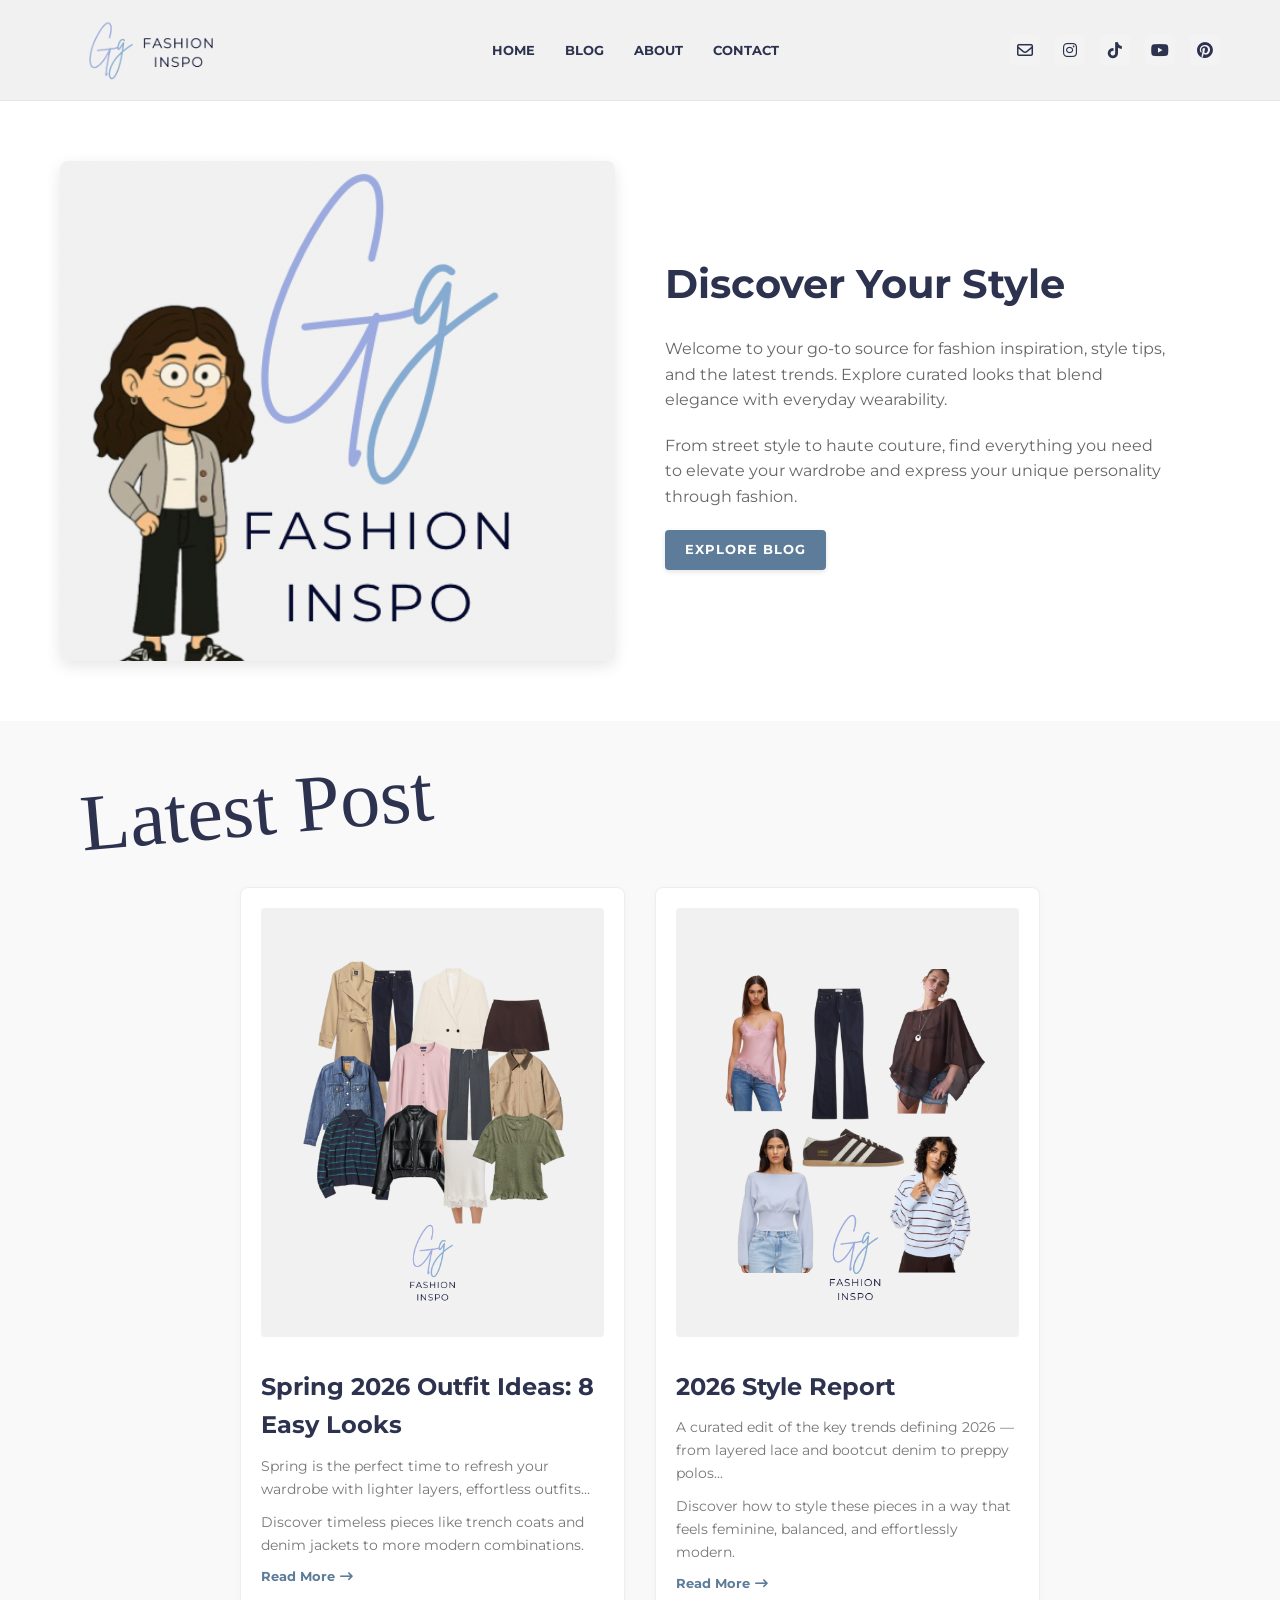
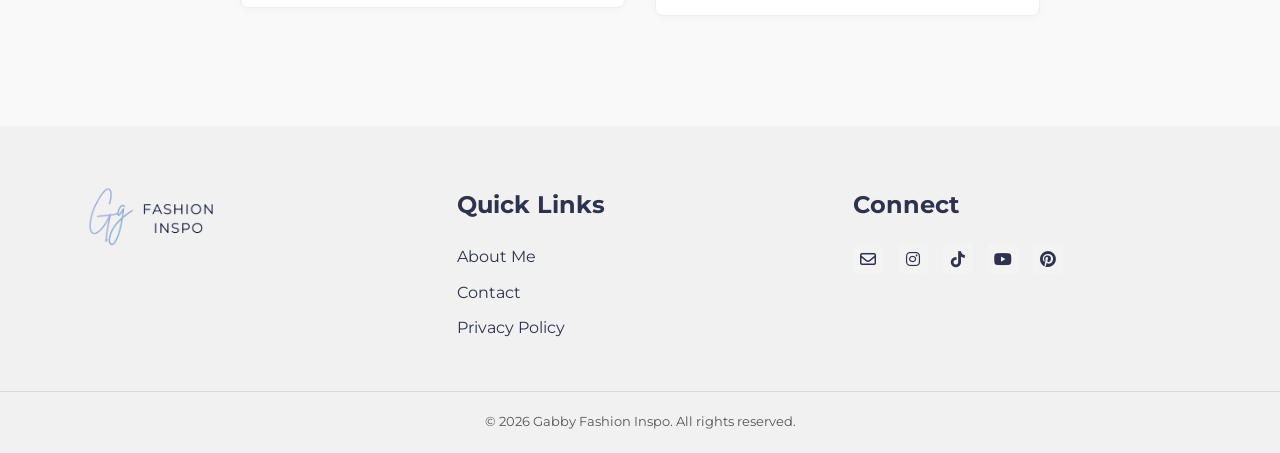
==== index.html @ 7152cac2 "hi" ====
<!DOCTYPE html>
<html lang="en">

<head>
    <meta charset="UTF-8">
    <meta name="viewport" content="width=device-width, initial-scale=1.0">
    <title>Gabby Fashion Inspo</title>
    <!-- Favicon -->
    <link rel="icon" type="image/png" href="assets/Favicon_gabby.png">
    <!-- Fonts -->
    <link rel="preconnect" href="https://fonts.googleapis.com">
    <link rel="preconnect" href="https://fonts.gstatic.com" crossorigin>
    <link href="https://fonts.googleapis.com/css2?family=Montserrat:wght@300;400;500;600;700&display=swap"
        rel="stylesheet">
    <link href="https://fonts.cdnfonts.com/css/brittany-signature" rel="stylesheet">
    <!-- Font Awesome -->
    <link rel="stylesheet" href="https://cdnjs.cloudflare.com/ajax/libs/font-awesome/6.4.0/css/all.min.css">
    <!-- Custom CSS -->
    <link rel="stylesheet" href="css/style.css">
</head>

<body>

    <!-- Header -->
    <header>
        <div class="container header-container">
            <div class="logo">
                <a href="index.html">
                    <img src="assets/GabbyFashionInpo_Banner_Logo-removebg-preview.png" alt="Gabby Fashion Inspo Logo"
                        class="header-logo-img">
                </a>
            </div>
            <nav>
                <ul class="nav-links">
                    <li><a href="index.html">Home</a></li>
                    <li><a href="blog.html">Blog</a></li>
                    <li><a href="about.html">About</a></li>
                    <li><a href="contact.html">Contact</a></li>
                </ul>
            </nav>
            <div class="social-icons">
                <a href="mailto:gabriela.gregoris1818@gmail.com"><i class="fa-regular fa-envelope"></i></a>
                <a href="https://www.instagram.com/gabby_fashioninspo/"><i class="fa-brands fa-instagram"></i></a>
                <a href="https://www.tiktok.com/@gabby_fashioninspo"><i class="fa-brands fa-tiktok"></i></a>
                <a href="https://www.youtube.com/@gabby_fashioninspo/shorts"><i class="fa-brands fa-youtube"></i></a>
                <a href="https://ca.pinterest.com/gabby_fashioninspo/"><i class="fa-brands fa-pinterest"></i></a>
            </div>
        </div>
    </header>

    <!-- Hero Section -->
    <section class="hero">
        <div class="container hero-container">
            <div class="hero-image">
                <img src="assets/Copy of GG - GabbyFashionInspo Logo (2).PNG"
                    alt="Gabby Fashion Inspo Logo and cartoon">
            </div>
            <div class="hero-content">
                <h2>Discover Your Style</h2>
                <p>Welcome to your go-to source for fashion inspiration, style tips, and the latest trends. Explore
                    curated looks that blend elegance with everyday wearability.</p>
                <p>From street style to haute couture, find everything you need to elevate your wardrobe and express
                    your unique personality through fashion.</p>
                <a href="blog.html" class="btn btn-secondary">Explore Blog</a>
            </div>
        </div>
    </section>

    <!-- Latest Post Section -->
    <section class="latest-posts">
        <div class="container">
            <h2 class="section-title script-font">Latest Post</h2>
            <div class="posts-grid">
                <!-- Column 1 -->
                <div class="post-column">
                    <article class="post-card">
                        <img src="assets/Spring 2026 Outfit Ideas.png" alt="Spring 2026 Outfit Ideas">
                        <h3>Spring 2026 Outfit Ideas: 8 Easy Looks</h3>
                        <p>Spring is the perfect time to refresh your wardrobe with lighter layers, effortless outfits...</p>
                        <p>Discover timeless pieces like trench coats and denim jackets to more modern combinations.</p>
                        <a href="blog-post-3.html" class="read-more">Read More <i
                                class="fa-solid fa-arrow-right-long"></i></a>
                    </article>
                </div>

                <!-- Column 2 -->
                <div class="post-column">
                    <article class="post-card">
                        <img src="assets/2026 Style Report.png" alt="2026 Style Report">
                        <h3>2026 Style Report</h3>
                        <p>A curated edit of the key trends defining 2026 — from layered lace and bootcut denim to
                            preppy polos...</p>
                        <p>Discover how to style these pieces in a way that feels feminine, balanced, and effortlessly
                            modern.</p>
                        <a href="blog-post.html" class="read-more">Read More <i
                                class="fa-solid fa-arrow-right-long"></i></a>
                    </article>
                </div>
            </div>
        </div>
    </section>

    <!-- Footer -->
    <footer>
        <div class="container footer-container">
            <div class="footer-brand">
                <a href="index.html">
                    <img src="assets/GabbyFashionInpo_Banner_Logo-removebg-preview.png" alt="Gabby Fashion Inspo Logo"
                        class="header-logo-img">
                </a>
            </div>
            <div class="footer-links">
                <h4>Quick Links</h4>
                <ul>
                    <li><a href="about.html">About Me</a></li>
                    <li><a href="contact.html">Contact</a></li>
                    <li><a href="privacy.html">Privacy Policy</a></li>
                </ul>
            </div>
            <div class="footer-connect">
                <h4>Connect</h4>
                <div class="social-icons">
                    <a href="mailto:gabriela.gregoris1818@gmail.com"><i class="fa-regular fa-envelope"></i></a>
                    <a href="https://www.instagram.com/gabby_fashioninspo/"><i class="fa-brands fa-instagram"></i></a>
                    <a href="https://www.tiktok.com/@gabby_fashioninspo"><i class="fa-brands fa-tiktok"></i></a>
                    <a href="https://www.youtube.com/@gabby_fashioninspo/shorts"><i
                            class="fa-brands fa-youtube"></i></a>
                    <a href="https://ca.pinterest.com/gabby_fashioninspo/"><i class="fa-brands fa-pinterest"></i></a>
                </div>
            </div>
        </div>
        <div class="copyright">
            <p>&copy; 2026 Gabby Fashion Inspo. All rights reserved.</p>
        </div>
    </footer>

    <script src="js/script.js"></script>
</body>

</html>
---- css/style.css ----
/* Global Styles */
:root {
    --primary-color: #2D324F;
    --secondary-color: #5d7c99;
    /* Muted blue from wireframe button */
    --accent-color: #f4f4f4;
    --text-color: #555;
    --light-text: #888;
    --font-heading: 'Montserrat', sans-serif;
    --font-body: 'Montserrat', sans-serif;
    --font-script: 'Brittany Signature', cursive;
}

* {
    margin: 0;
    padding: 0;
    box-sizing: border-box;
}

body {
    font-family: var(--font-body);
    color: var(--text-color);
    line-height: 1.6;
    background-color: #fff;
}

a {
    text-decoration: none;
    color: inherit;
    transition: color 0.3s ease;
}

ul {
    list-style: none;
}

img {
    max-width: 100%;
    display: block;
    height: auto;
}

.container {
    max-width: 1200px;
    margin: 0 auto;
    padding: 0 20px;
}

/* Typography Helpers */
.script-font {
    font-family: var(--font-script);
    font-size: 2.5rem;
    font-weight: 400;
}

.sans-font {
    font-family: var(--font-heading);
    font-weight: 300;
    letter-spacing: 2px;
    text-transform: uppercase;
}

h2 {
    font-family: var(--font-heading);
    font-weight: 700;
    color: var(--primary-color);
    margin-bottom: 1rem;
}

h3 {
    font-family: var(--font-heading);
    font-weight: 700;
    color: var(--primary-color);
    margin: 1rem 0;
}

/* Buttons */
.btn {
    display: inline-block;
    padding: 10px 20px;
    text-transform: uppercase;
    font-size: 0.8rem;
    font-weight: 700;
    border-radius: 4px;
    letter-spacing: 1px;
    cursor: pointer;
    text-align: center;
}

.btn-primary {
    background-color: var(--secondary-color);
    color: white;
}

.btn-secondary {
    background-color: var(--secondary-color);
    color: white;
    box-shadow: 0 2px 5px rgba(0, 0, 0, 0.1);
}

.btn:hover {
    opacity: 0.9;
}

/* Header */
header {
    background-color: #f1f1f1;
    /* Updated background color */
    padding: 20px 0;
    border-bottom: 1px solid rgba(0, 0, 0, 0.05);
}

.header-container {
    display: flex;
    justify-content: space-between;
    align-items: center;
}

.logo {
    display: flex;
    align-items: baseline;
    gap: 10px;
    color: #2D324F;
}

.logo a {
    display: flex;
    align-items: baseline;
    gap: 10px;
    color: #2D324F;
}

.logo .script-font {
    font-size: 3rem;
    line-height: 1;
}

.logo .sans-font {
    font-size: 1.2rem;
}

.header-logo-img {
    height: 60px;
    /* Adjust size as needed */
    width: auto;
    object-fit: contain;
}

.nav-links {
    display: flex;
    gap: 30px;
}

.nav-links a {
    text-transform: uppercase;
    font-size: 0.8rem;
    font-weight: 700;
    color: #2D324F;
}

.social-icons {
    display: flex;
    gap: 15px;
}

.social-icons a {
    display: flex;
    justify-content: center;
    align-items: center;
    width: 30px;
    height: 30px;
    background-color: rgba(255, 255, 255, 0.2);
    border-radius: 4px;
    color: #2D324F;
}

.social-icons a:hover {
    background-color: rgba(255, 255, 255, 0.4);
}


/* Hero Section */
.hero {
    padding: 60px 0;
    background-color: #fff;
}

.hero-container {
    display: grid;
    grid-template-columns: 1fr 1fr;
    gap: 50px;
    align-items: center;
}

.hero-image {
    position: relative;
    border-radius: 8px;
    overflow: hidden;
    box-shadow: 0 5px 15px rgba(0, 0, 0, 0.1);
    max-height: 500px;
}

.hero-image img {
    width: 100%;
    height: 100%;
    max-height: 500px;
    object-fit: cover;
    object-position: center;
}

.hero-btn {
    position: absolute;
    bottom: 30px;
    left: 30px;
    padding: 12px 25px;
    font-size: 0.7rem;
}

.hero-content h2 {
    font-size: 2.5rem;
    margin-bottom: 20px;
}

.hero-content p {
    margin-bottom: 20px;
    font-size: 1rem;
    color: #666;
    max-width: 500px;
}

/* Latest Post Section */
.latest-posts {
    padding: 40px 0 80px;
    background-color: #f9f9f9;
}

.section-title.script-font {
    font-size: 5rem;
    color: #2D324F;
    margin-bottom: 30px;
    line-height: 1.2;
    transform: rotate(-5deg);
    display: inline-block;
    padding-left: 20px;
}

.posts-grid {
    display: grid;
    grid-template-columns: repeat(2, 1fr);
    gap: 30px;
    max-width: 800px;
    margin: 0 auto;
}

.post-card {
    background: #fff;
    padding: 20px;
    border-radius: 8px;
    /* Optional rounded corners */
    box-shadow: 0 2px 10px rgba(0, 0, 0, 0.03);
    border: 1px solid #eee;
    margin-bottom: 30px;
    display: flex;
    flex-direction: column;
}

.post-column {
    display: flex;
    flex-direction: column;
}

.post-card img {
    border-radius: 4px;
    margin-bottom: 15px;
    width: 100%;
    object-fit: cover;
}

.post-card h3 {
    font-size: 1.5rem;
    margin-bottom: 10px;
}

.post-card p {
    font-size: 0.9rem;
    color: #777;
    margin-bottom: 10px;
}

.read-more {
    font-size: 0.8rem;
    font-weight: 700;
    color: var(--secondary-color);
    display: flex;
    align-items: center;
    gap: 5px;
    margin-top: auto;
}

.featured-column .post-card {
    height: 100%;
    margin-bottom: 0;
}

.featured-image-wrapper {
    position: relative;
}

.badge {
    position: absolute;
    top: 20px;
    right: 20px;
    background-color: #aebce6;
    color: #fff;
    padding: 5px 15px;
    border-radius: 20px;
    font-size: 0.7rem;
    font-weight: 700;
    text-transform: uppercase;
}

/* Footer */
footer {
    background-color: #f1f1f1;
    padding: 60px 0 20px;
    color: #2D324F;
}

.footer-container {
    display: grid;
    grid-template-columns: 1fr 1fr 1fr;
    gap: 30px;
    margin-bottom: 40px;
}

.footer-brand .logo .script-font {
    font-size: 4rem;
}

.footer-links h4,
.footer-connect h4 {
    font-family: var(--font-heading);
    font-size: 1.5rem;
    margin-bottom: 20px;
}

.footer-links ul li {
    margin-bottom: 10px;
}

.footer-links a:hover {
    text-decoration: underline;
}

.copyright {
    text-align: center;
    border-top: 1px solid rgba(0, 0, 0, 0.1);
    padding-top: 20px;
    font-size: 0.8rem;
    color: #555;
}

/* About Page */
.about-page {
    padding: 50px 0 80px;
    background-color: #fff;
    border-top: 1px solid rgba(0, 0, 0, 0.05);
}

.about-title {
    text-align: center;
    font-size: 5rem;
    color: #2D324F;
    margin-bottom: 60px;
    line-height: 1;
}

.about-content {
    display: grid;
    grid-template-columns: 1fr 1fr;
    gap: 60px;
    align-items: start;
    max-width: 1000px;
    margin: 0 auto;
}

.about-image-wrapper {
    background-color: #eef1f6;
    border: 2px solid #2D324F;
    border-radius: 8px;
    box-shadow: 0 10px 30px rgba(0, 0, 0, 0.1);
    padding: 5px;
}

.about-image-wrapper img {
    width: 100%;
    border-radius: 4px;
    display: block;
}

.about-text h2 {
    font-size: 2rem;
    color: #2D324F;
    margin-bottom: 20px;
    font-family: var(--font-heading);
    font-weight: 700;
}

.about-text p {
    margin-bottom: 20px;
    font-size: 1rem;
    color: #555;
    line-height: 1.7;
}

.about-text h3 {
    font-size: 1.4rem;
    margin-top: 30px;
    margin-bottom: 15px;
    color: #2D324F;
}

.about-list {
    margin-bottom: 30px;
}

.about-list li {
    margin-bottom: 10px;
    position: relative;
    padding-left: 20px;
    color: #555;
}

.about-list li::before {
    content: "•";
    color: var(--secondary-color);
    position: absolute;
    left: 0;
    top: 0;
}

.about-text .about-italic {
    font-style: italic;
    color: #666;
    margin-bottom: 30px;
}

.btn-about {
    text-transform: none;
    letter-spacing: normal;
    padding: 12px 25px;
    border-radius: 4px;
    font-weight: 500;
    background-color: #5d7c99;
    color: white;
}

/* Blog Listing Page */
.blog-listing {
    padding: 40px 0 80px;
    background-color: #f9f9f9;
}

.blog-header-title {
    text-align: center;
    margin: 20px 0 60px;
}

.blog-header-title h1 {
    font-size: 5rem;
    color: #2D324F;
    line-height: 1;
}

.blog-posts-list {
    display: flex;
    flex-direction: column;
    gap: 40px;
    max-width: 1000px;
    margin: 0 auto;
}

.blog-list-card {
    display: flex;
    background: #fff;
    border-radius: 8px;
    box-shadow: 0 4px 15px rgba(0, 0, 0, 0.03);
    border: 1px solid #eee;
    overflow: hidden;
    align-items: stretch;
}

.blog-list-image {
    flex: 0 0 45%;
    position: relative;
    display: flex;
}

.blog-list-image img {
    width: 100%;
    object-fit: cover;
}

.blog-list-content {
    padding: 40px;
    flex: 1;
    display: flex;
    flex-direction: column;
    justify-content: center;
}

.post-date {
    font-size: 0.8rem;
    color: #888;
    text-transform: uppercase;
    letter-spacing: 1px;
    margin-bottom: 10px;
    display: block;
}

.blog-list-content h2.post-title {
    font-size: 1.8rem;
    margin-bottom: 15px;
    line-height: 1.3;
}

.blog-list-content p {
    color: #666;
    margin-bottom: 25px;
    font-size: 0.95rem;
    line-height: 1.6;
}

/* Single Post Page */
.single-post {
    padding: 60px 0;
}

.single-post-container {
    max-width: 800px;
    margin: 0 auto;
}

.post-header {
    text-align: center;
    margin-bottom: 40px;
    display: flex;
    flex-direction: column;
    align-items: center;
    position: relative;
}

.badge-center {
    position: relative;
    top: auto;
    right: auto;
    display: inline-block;
    margin-bottom: 20px;
}

.post-header h1.post-title {
    font-size: 5rem;
    color: #2D324F;
    margin-bottom: 15px;
    line-height: 1.1;
}

.post-meta {
    font-size: 0.85rem;
    color: #888;
    letter-spacing: 1px;
}

.post-hero-image {
    display: flex;
    justify-content: center;
    margin-bottom: 2rem;
    border-radius: 8px;
    overflow: hidden;
}

.post-hero-image img {
    width: 100%;
    border-radius: 8px;
}

.post-content .lead {
    font-size: 1.1rem;
    color: #444;
    line-height: 1.8;
    margin-bottom: 40px;
}

.post-content h2 {
    font-size: 1.8rem;
    color: #2D324F;
    margin-top: 40px;
    margin-bottom: 20px;
}

.post-content p {
    margin-bottom: 25px;
    font-size: 1rem;
    color: #555;
    line-height: 1.7;
}

.post-divider {
    border: 0;
    height: 1px;
    background: #eee;
    margin: 40px 0;
}

.post-content .post-conclusion {
    font-style: italic;
    color: #444;
    font-size: 1rem;
    line-height: 1.8;
}

.post-footer {
    margin-top: 50px;
    display: flex;
    flex-direction: column;
    gap: 30px;
}

.post-tags {
    display: flex;
    gap: 10px;
    flex-wrap: wrap;
}

.tag {
    background: #f4f4f4;
    padding: 5px 15px;
    border-radius: 20px;
    font-size: 0.8rem;
    color: #555;
    text-transform: uppercase;
    letter-spacing: 1px;
}

.post-share {
    display: flex;
    flex-direction: column;
    gap: 15px;
}

.post-share h4 {
    font-size: 1rem;
    color: #2D324F;
}

.post-share-icons {
    display: flex;
    gap: 15px;
}

.post-share-icons a {
    display: flex;
    justify-content: center;
    align-items: center;
    width: 35px;
    height: 35px;
    background-color: #5d7c99;
    color: white;
    border-radius: 4px;
    transition: background-color 0.3s ease;
}

.post-share-icons a:hover {
    background-color: #2D324F;
}

/* Contact Page */
.contact-page {
    padding: 60px 0;
    background-color: #fff;
}

.contact-container {
    max-width: 800px;
    margin: 0 auto;
}

.contact-hero-image {
    margin-bottom: 40px;
    border-radius: 8px;
    overflow: hidden;
}

.contact-hero-image img {
    width: 100%;
    display: block;
    object-fit: cover;
    max-height: 300px;
}

.contact-header {
    text-align: center;
    margin-bottom: 30px;
}

.contact-header h1 {
    font-size: 6rem;
    color: #2D324F;
    line-height: 1;
}

.contact-form-wrapper {
    background: #fff;
    border: 2px solid #5d7c99;
    border-radius: 8px;
    padding: 50px;
    box-shadow: 0 10px 30px rgba(0, 0, 0, 0.05);
}

.contact-form {
    display: flex;
    flex-direction: column;
    gap: 20px;
}

.form-group input,
.form-group textarea {
    width: 100%;
    padding: 15px;
    border: 1px solid #ddd;
    border-radius: 6px;
    font-family: var(--font-body);
    font-size: 1rem;
    color: #2D324F;
    transition: border-color 0.3s ease;
}

.form-group input:focus,
.form-group textarea:focus {
    outline: none;
    border-color: #5d7c99;
}

.form-group textarea {
    resize: vertical;
}

.btn-submit {
    background-color: #3f4762;
    color: white;
    padding: 15px;
    font-size: 1rem;
    letter-spacing: 0.5px;
    border: none;
    border-radius: 6px;
    cursor: pointer;
    transition: background-color 0.3s ease;
    text-transform: none;
    font-weight: 500;
}

.btn-submit:hover {
    background-color: #2D324F;
}

/* Privacy Policy Page */
.privacy-page {
    padding: 100px 0;
    background-color: var(--light-bg, #fcfcfc);
}

.privacy-container {
    max-width: 800px;
    margin: 0 auto;
    background-color: white;
    padding: 40px;
    border-radius: 8px;
    box-shadow: 0 4px 15px rgba(0, 0, 0, 0.05);
}

.privacy-page h1 {
    text-align: center;
    color: var(--navy, #2D324F);
    margin-bottom: 20px;
    font-size: 3rem;
}

.privacy-page p.lead-small {
    font-family: var(--body-font, 'Montserrat', sans-serif);
    color: var(--text-color, #333333);
    line-height: 1.8;
}

.privacy-page h3 {
    color: var(--navy, #2D324F);
    margin-top: 30px;
    margin-bottom: 15px;
}

.privacy-page ul {
    list-style-type: disc;
    margin-left: 20px;
    margin-bottom: 20px;
}

.privacy-page a.contact-link {
    color: var(--navy, #2D324F);
    text-decoration: underline;
}

/* Instagram Embed */
.instagram-media {
    background: #FFF;
    border: 0;
    border-radius: 3px;
    box-shadow: 0 0 1px 0 rgba(0, 0, 0, 0.5), 0 1px 10px 0 rgba(0, 0, 0, 0.15);
    margin: 1px;
    max-width: 540px;
    min-width: 326px;
    padding: 0;
    width: 99.375%;
    width: -webkit-calc(100% - 2px);
    width: calc(100% - 2px);
}


/* Responsive */
@media (max-width: 900px) {
    .about-content {
        grid-template-columns: 1fr;
    }

    .posts-grid {
        grid-template-columns: 1fr 1fr;
        /* 2 columns on tablet */
    }

    .featured-column {
        grid-column: span 2;
        /* Featured post takes wide space */
    }

    .hero-container {
        grid-template-columns: 1fr;
        text-align: center;
    }

    .hero-content p {
        margin: 0 auto 20px;
    }

    .hero-btn {
        left: 50%;
        transform: translateX(-50%);
    }

    .blog-list-card {
        flex-direction: column;
    }

    .blog-list-image {
        flex: 0 0 auto;
    }

    .contact-form-wrapper {
        padding: 30px 20px;
    }
}

@media (max-width: 600px) {
    .header-container {
        flex-direction: column;
        gap: 20px;
    }

    .nav-links {
        gap: 15px;
        flex-wrap: wrap;
        justify-content: center;
    }

    .posts-grid {
        grid-template-columns: 1fr;
        /* 1 column on mobile */
    }

    .featured-column {
        grid-column: span 1;
    }

    .footer-container {
        grid-template-columns: 1fr;
        text-align: center;
    }

    .footer-connect .social-icons {
        justify-content: center;
    }
}
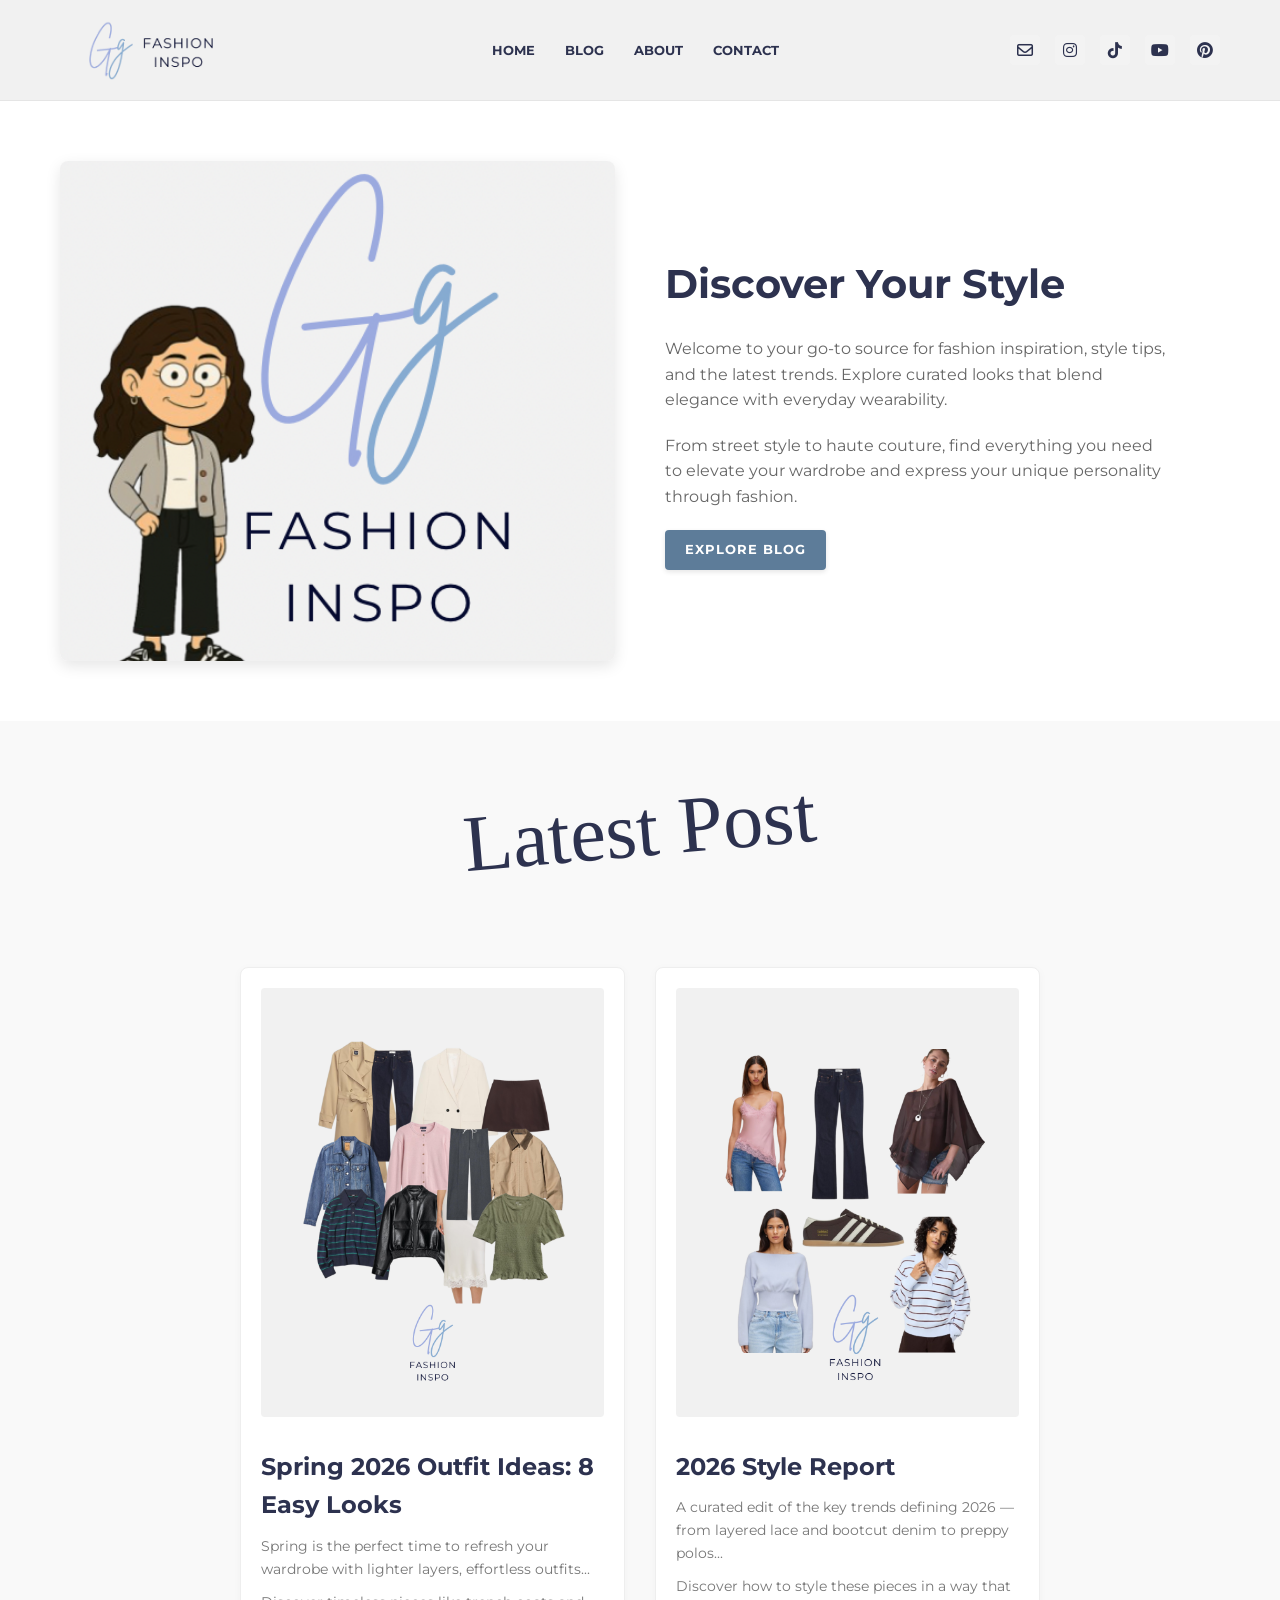
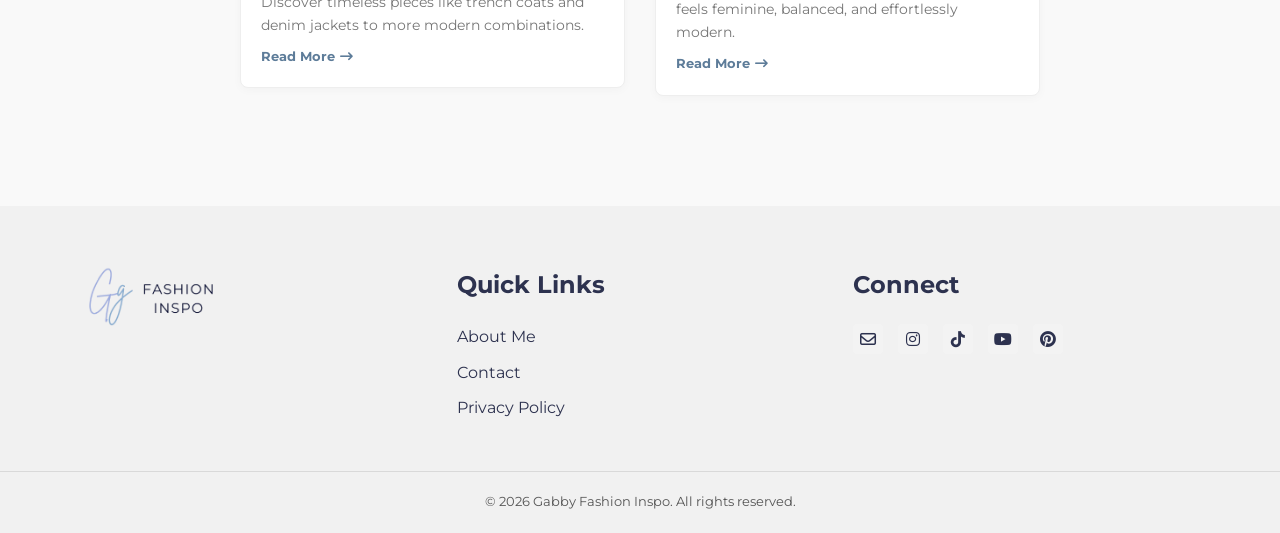
==== commit fe90cc38: "hi" ====
--- a/index.html
+++ b/index.html
@@ -69,14 +69,17 @@
     <!-- Latest Post Section -->
     <section class="latest-posts">
         <div class="container">
-            <h2 class="section-title script-font">Latest Post</h2>
+            <div class="blog-header-title">
+                <h2 class="section-title script-font">Latest Post</h2>
+            </div>
             <div class="posts-grid">
                 <!-- Column 1 -->
                 <div class="post-column">
                     <article class="post-card">
                         <img src="assets/Spring 2026 Outfit Ideas.png" alt="Spring 2026 Outfit Ideas">
                         <h3>Spring 2026 Outfit Ideas: 8 Easy Looks</h3>
-                        <p>Spring is the perfect time to refresh your wardrobe with lighter layers, effortless outfits...</p>
+                        <p>Spring is the perfect time to refresh your wardrobe with lighter layers, effortless
+                            outfits...</p>
                         <p>Discover timeless pieces like trench coats and denim jackets to more modern combinations.</p>
                         <a href="blog-post-3.html" class="read-more">Read More <i
                                 class="fa-solid fa-arrow-right-long"></i></a>
--- a/css/style.css
+++ b/css/style.css
@@ -241,7 +241,6 @@
     line-height: 1.2;
     transform: rotate(-5deg);
     display: inline-block;
-    padding-left: 20px;
 }
 
 .posts-grid {
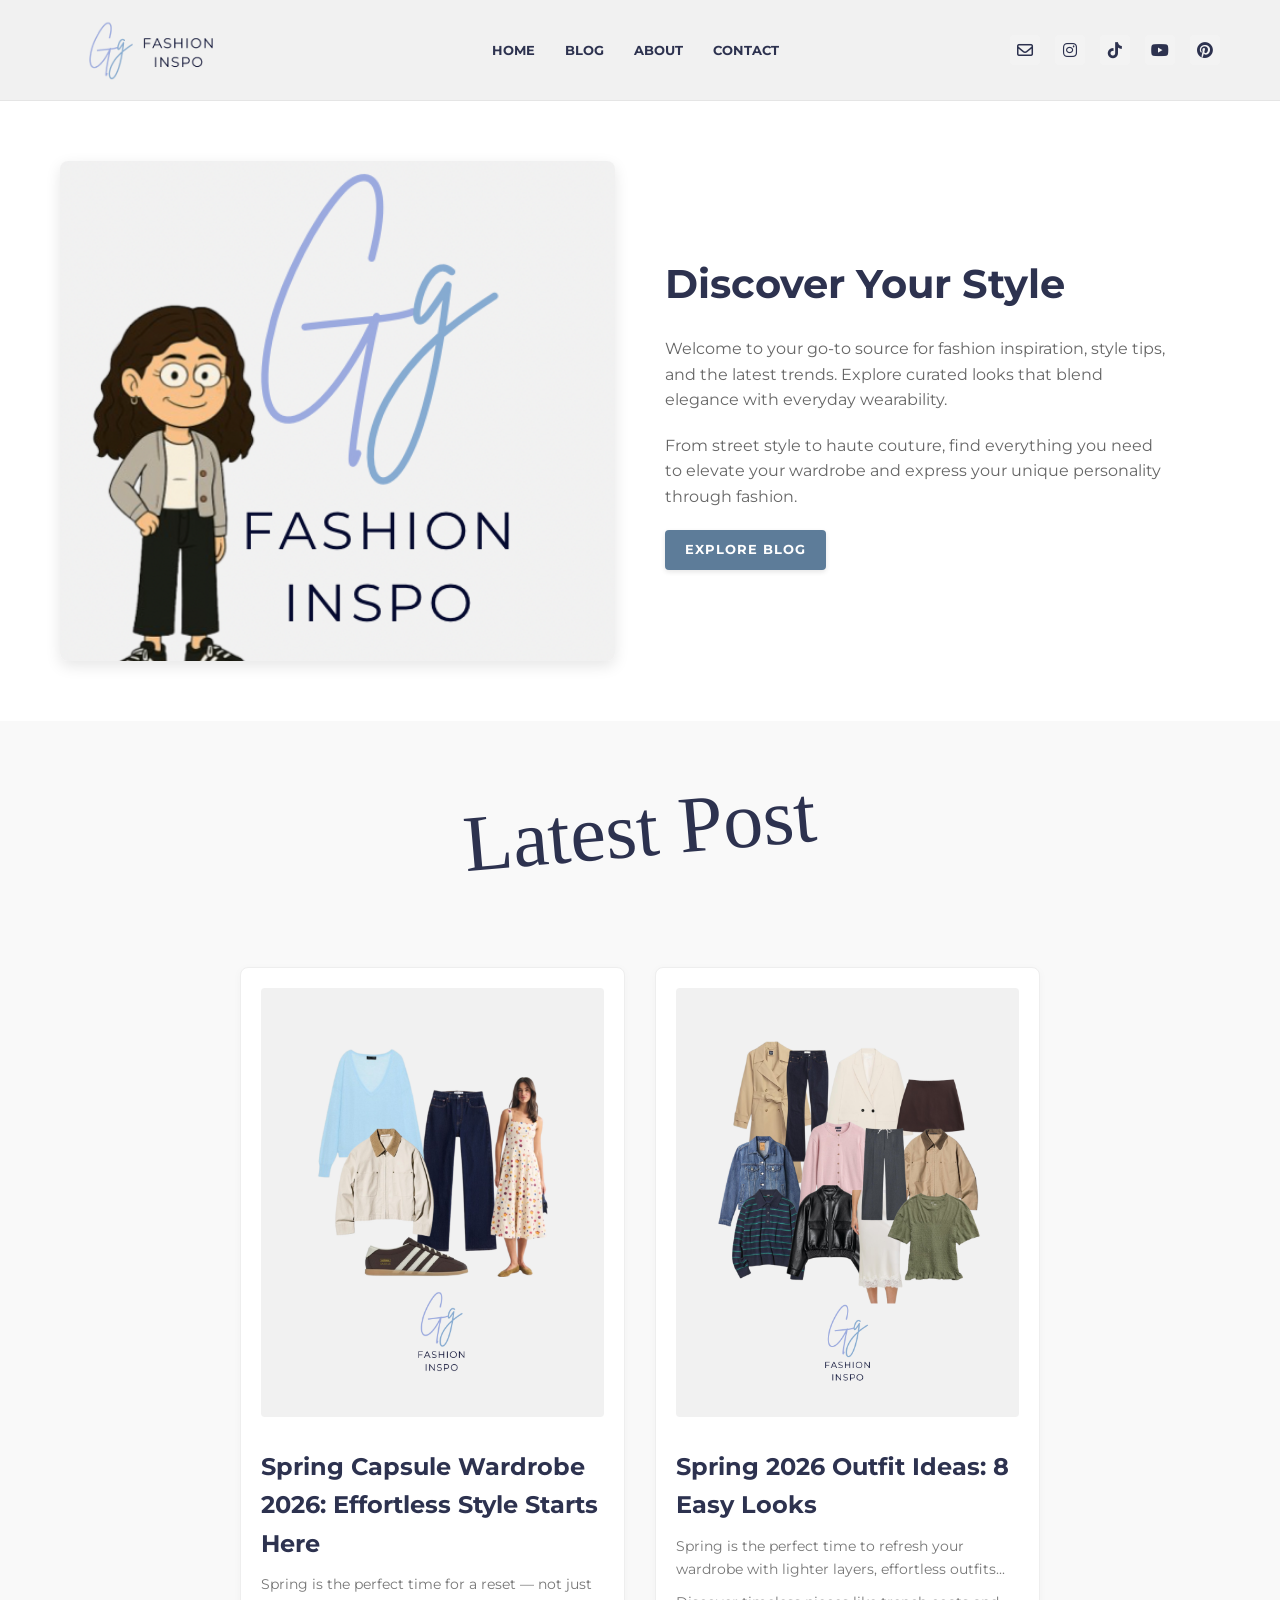
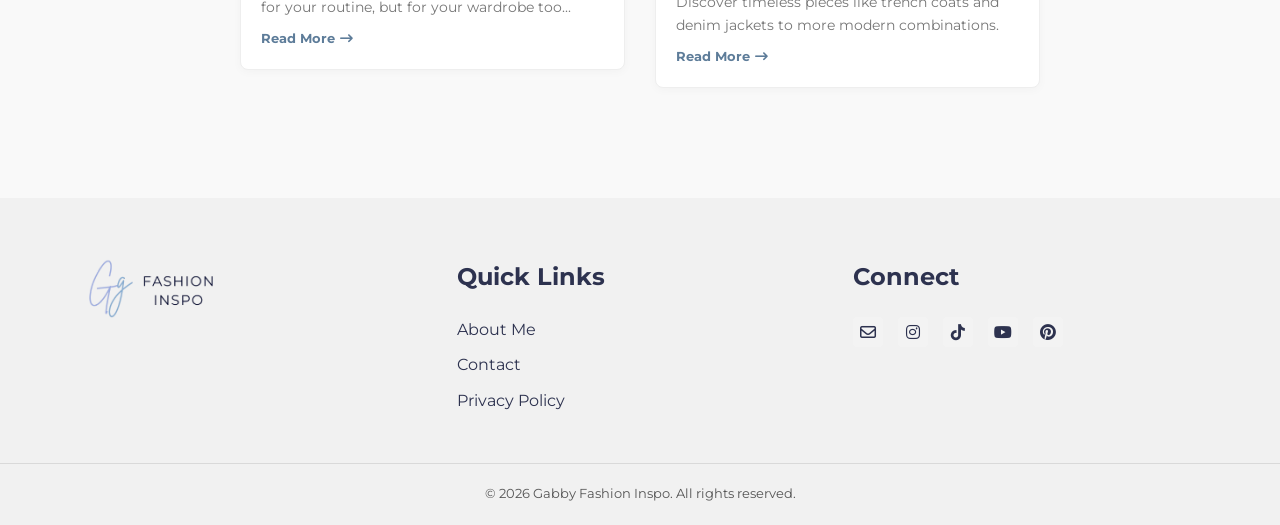
==== commit 489da449: "hi" ====
--- a/index.html
+++ b/index.html
@@ -76,12 +76,10 @@
                 <!-- Column 1 -->
                 <div class="post-column">
                     <article class="post-card">
-                        <img src="assets/Spring 2026 Outfit Ideas.png" alt="Spring 2026 Outfit Ideas">
-                        <h3>Spring 2026 Outfit Ideas: 8 Easy Looks</h3>
-                        <p>Spring is the perfect time to refresh your wardrobe with lighter layers, effortless
-                            outfits...</p>
-                        <p>Discover timeless pieces like trench coats and denim jackets to more modern combinations.</p>
-                        <a href="blog-post-3.html" class="read-more">Read More <i
+                        <img src="assets/Spring Capsule 2026 Cover.png" alt="Spring Capsule Wardrobe 2026">
+                        <h3>Spring Capsule Wardrobe 2026: Effortless Style Starts Here</h3>
+                        <p>Spring is the perfect time for a reset — not just for your routine, but for your wardrobe too...</p>
+                        <a href="blog-post-4.html" class="read-more">Read More <i
                                 class="fa-solid fa-arrow-right-long"></i></a>
                     </article>
                 </div>
@@ -89,13 +87,12 @@
                 <!-- Column 2 -->
                 <div class="post-column">
                     <article class="post-card">
-                        <img src="assets/2026 Style Report.png" alt="2026 Style Report">
-                        <h3>2026 Style Report</h3>
-                        <p>A curated edit of the key trends defining 2026 — from layered lace and bootcut denim to
-                            preppy polos...</p>
-                        <p>Discover how to style these pieces in a way that feels feminine, balanced, and effortlessly
-                            modern.</p>
-                        <a href="blog-post.html" class="read-more">Read More <i
+                        <img src="assets/Spring 2026 Outfit Ideas.png" alt="Spring 2026 Outfit Ideas">
+                        <h3>Spring 2026 Outfit Ideas: 8 Easy Looks</h3>
+                        <p>Spring is the perfect time to refresh your wardrobe with lighter layers, effortless
+                            outfits...</p>
+                        <p>Discover timeless pieces like trench coats and denim jackets to more modern combinations.</p>
+                        <a href="blog-post-3.html" class="read-more">Read More <i
                                 class="fa-solid fa-arrow-right-long"></i></a>
                     </article>
                 </div>
--- a/css/style.css
+++ b/css/style.css
@@ -602,6 +602,105 @@
     font-size: 1rem;
     color: #555;
     line-height: 1.7;
+}
+
+.post-inline-image {
+    border-radius: 8px;
+    margin-bottom: 20px;
+    max-width: 100%;
+    height: auto;
+}
+
+.outfit-layout {
+    display: flex;
+    flex-wrap: wrap;
+    gap: 40px;
+    margin-top: 40px;
+    margin-bottom: 60px;
+    align-items: flex-start;
+}
+
+.outfit-main-image {
+    flex: 0 0 45%;
+    display: flex;
+}
+
+.outfit-main-image img {
+    width: 100%;
+    object-fit: contain;
+    object-position: top;
+    margin-bottom: 0;
+}
+
+.outfit-details {
+    flex: 1;
+    min-width: 300px;
+    text-align: center;
+    display: flex;
+    flex-direction: column;
+    justify-content: center;
+}
+
+.outfit-heading {
+    margin-top: 0;
+    font-size: 3rem;
+    font-style: normal;
+    font-family: var(--font-script);
+    color: #000;
+    font-weight: 400;
+}
+
+.outfit-subtext {
+    font-size: 0.85rem;
+    font-style: italic;
+    color: #444;
+    margin-bottom: 25px;
+}
+
+.outfit-details p {
+    font-size: 0.85rem;
+    line-height: 1.8;
+    color: #333;
+    margin-bottom: 20px;
+}
+
+.outfit-products-grid {
+    display: grid;
+    grid-template-columns: repeat(2, 1fr);
+    gap: 15px;
+    margin-top: 30px;
+}
+
+.product-item {
+    text-align: center;
+}
+
+.product-item img {
+    width: 100%;
+    aspect-ratio: 1/1;
+    object-fit: cover;
+    margin-bottom: 10px;
+    background-color: #f5f5f5;
+}
+
+.product-item p {
+    font-size: 0.7rem;
+    color: #666;
+    margin-bottom: 0;
+    line-height: 1.4;
+    white-space: nowrap;
+    overflow: hidden;
+    text-overflow: ellipsis;
+}
+
+.product-item a {
+    text-decoration: none;
+    color: inherit;
+    display: block;
+}
+
+.product-item a:hover p {
+    color: #000;
 }
 
 .post-divider {
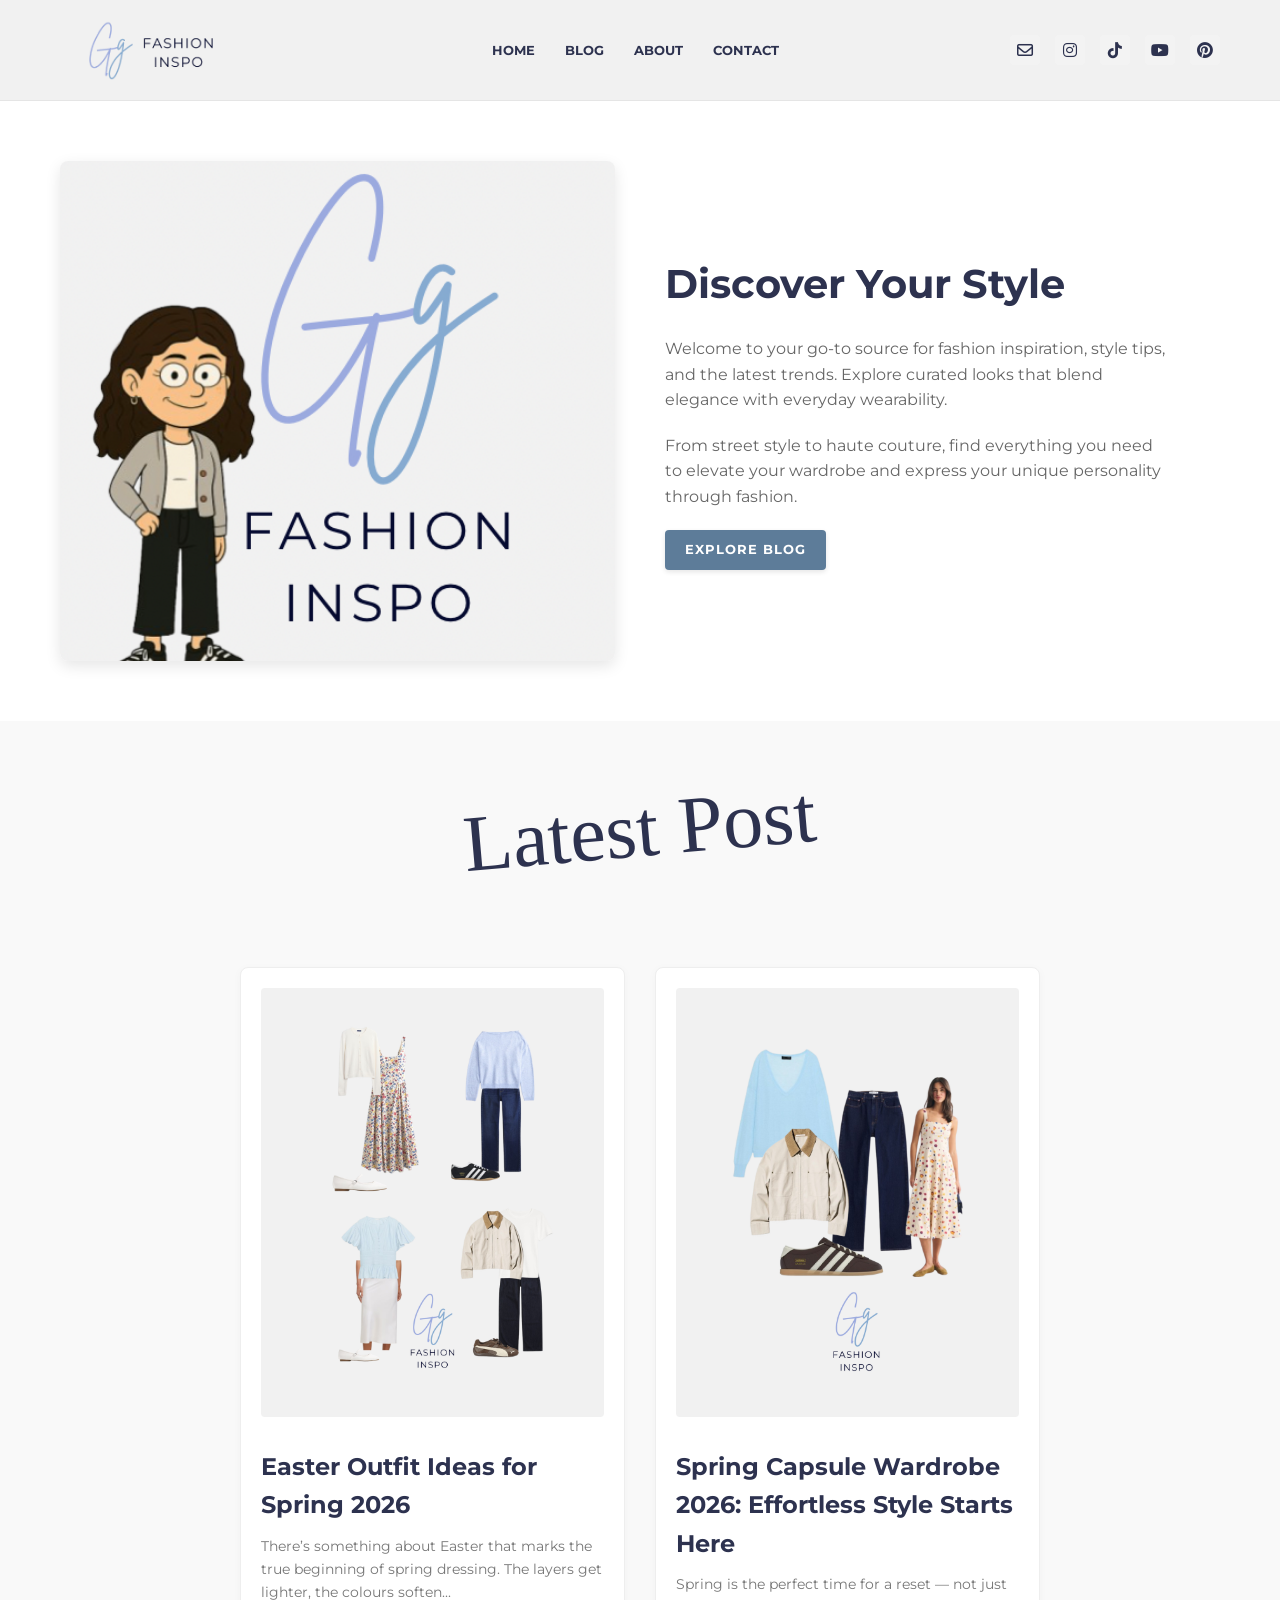
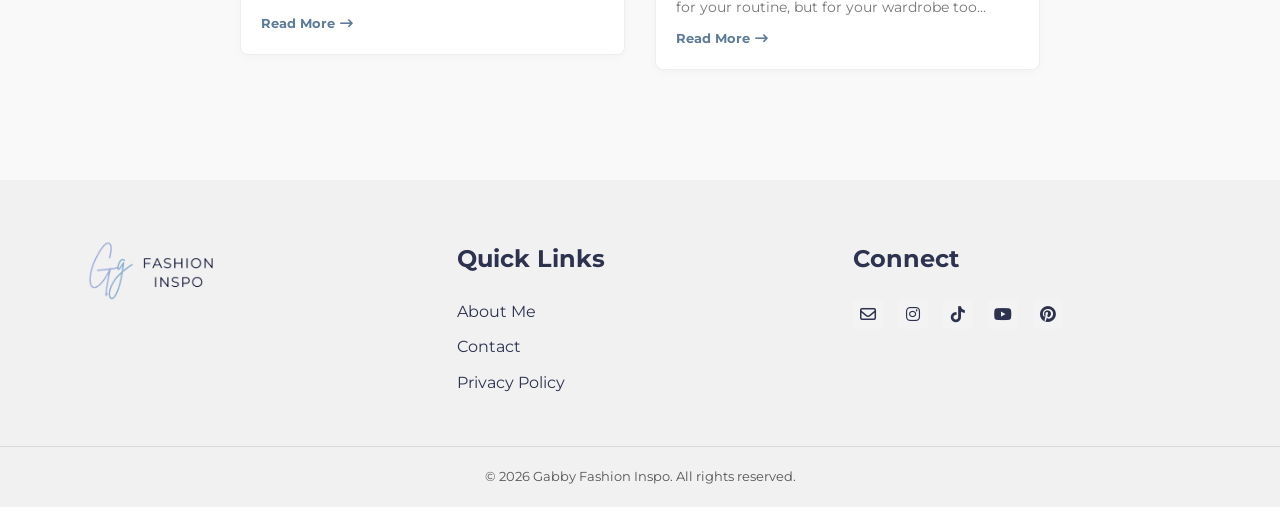
==== commit 871efab2: "hi" ====
--- a/index.html
+++ b/index.html
@@ -76,10 +76,10 @@
                 <!-- Column 1 -->
                 <div class="post-column">
                     <article class="post-card">
-                        <img src="assets/Spring Capsule 2026 Cover.png" alt="Spring Capsule Wardrobe 2026">
-                        <h3>Spring Capsule Wardrobe 2026: Effortless Style Starts Here</h3>
-                        <p>Spring is the perfect time for a reset — not just for your routine, but for your wardrobe too...</p>
-                        <a href="blog-post-4.html" class="read-more">Read More <i
+                        <img src="assets/easter 2026 outfit idea cover.png" alt="Easter Outfit Ideas for Spring 2026">
+                        <h3>Easter Outfit Ideas for Spring 2026</h3>
+                        <p>There’s something about Easter that marks the true beginning of spring dressing. The layers get lighter, the colours soften...</p>
+                        <a href="blog-post-5.html" class="read-more">Read More <i
                                 class="fa-solid fa-arrow-right-long"></i></a>
                     </article>
                 </div>
@@ -87,12 +87,10 @@
                 <!-- Column 2 -->
                 <div class="post-column">
                     <article class="post-card">
-                        <img src="assets/Spring 2026 Outfit Ideas.png" alt="Spring 2026 Outfit Ideas">
-                        <h3>Spring 2026 Outfit Ideas: 8 Easy Looks</h3>
-                        <p>Spring is the perfect time to refresh your wardrobe with lighter layers, effortless
-                            outfits...</p>
-                        <p>Discover timeless pieces like trench coats and denim jackets to more modern combinations.</p>
-                        <a href="blog-post-3.html" class="read-more">Read More <i
+                        <img src="assets/Spring Capsule 2026 Cover.png" alt="Spring Capsule Wardrobe 2026">
+                        <h3>Spring Capsule Wardrobe 2026: Effortless Style Starts Here</h3>
+                        <p>Spring is the perfect time for a reset — not just for your routine, but for your wardrobe too...</p>
+                        <a href="blog-post-4.html" class="read-more">Read More <i
                                 class="fa-solid fa-arrow-right-long"></i></a>
                     </article>
                 </div>
--- a/css/style.css
+++ b/css/style.css
@@ -604,11 +604,12 @@
     line-height: 1.7;
 }
 
-.post-inline-image {
+.post-inline-image, .category-image {
     border-radius: 8px;
-    margin-bottom: 20px;
-    max-width: 100%;
-    height: auto;
+    margin: 20px auto;
+    max-width: 400px;
+    width: 100%;
+    display: block;
 }
 
 .outfit-layout {
@@ -668,7 +669,19 @@
     display: grid;
     grid-template-columns: repeat(2, 1fr);
     gap: 15px;
-    margin-top: 30px;
+    margin: 30px auto;
+}
+
+.outfit-products-grid.grid-center {
+    justify-content: center;
+}
+
+.outfit-products-grid.grid-2-fixed {
+    grid-template-columns: repeat(2, 180px);
+}
+
+.outfit-products-grid.grid-3-fixed {
+    grid-template-columns: repeat(3, 180px);
 }
 
 .product-item {
@@ -677,9 +690,11 @@
 
 .product-item img {
     width: 100%;
+    max-width: 150px;
     aspect-ratio: 1/1;
     object-fit: cover;
-    margin-bottom: 10px;
+    margin: 0 auto 10px;
+    display: block;
     background-color: #f5f5f5;
 }
 
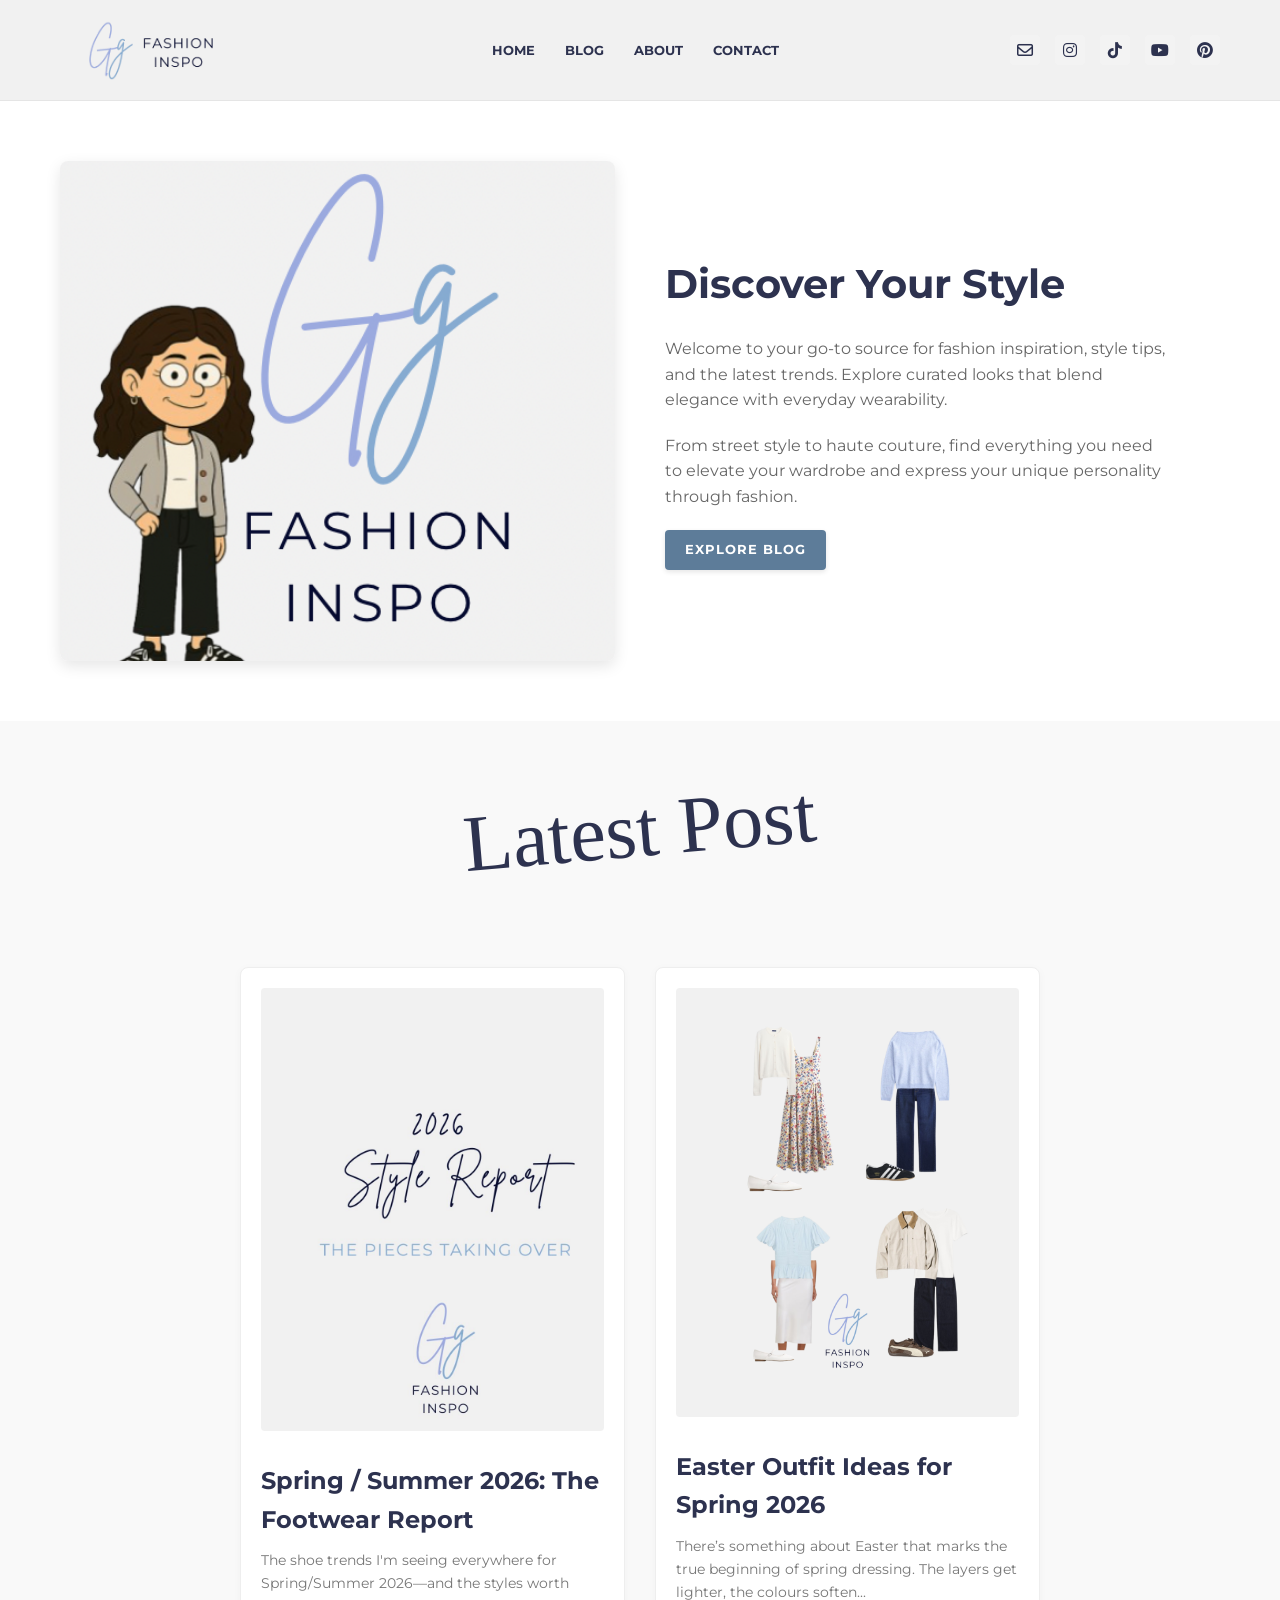
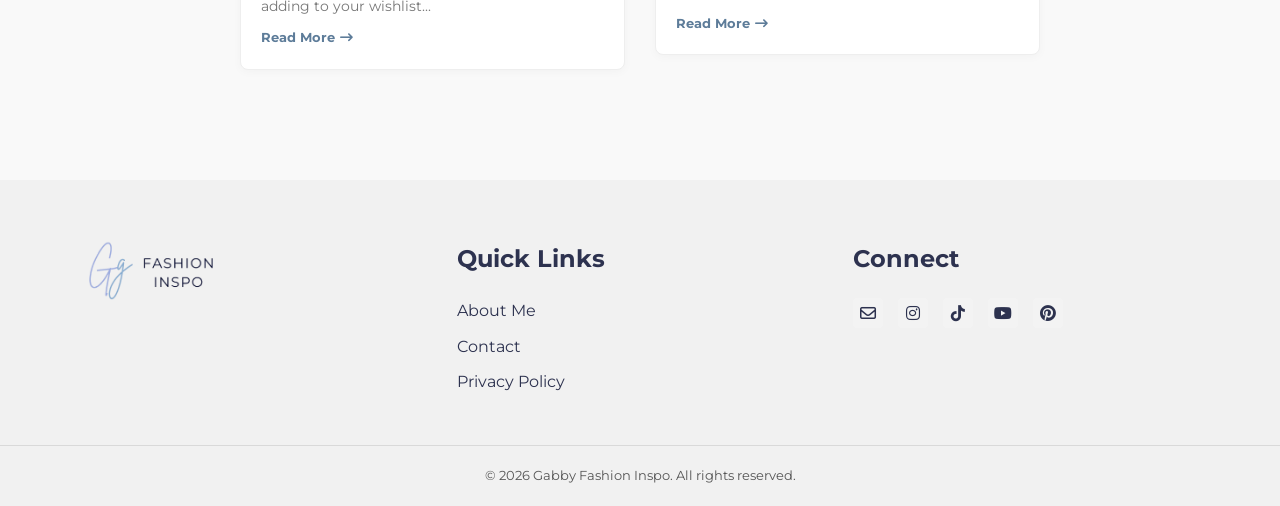
==== commit 97946004: "hi" ====
--- a/index.html
+++ b/index.html
@@ -76,10 +76,10 @@
                 <!-- Column 1 -->
                 <div class="post-column">
                     <article class="post-card">
-                        <img src="assets/easter 2026 outfit idea cover.png" alt="Easter Outfit Ideas for Spring 2026">
-                        <h3>Easter Outfit Ideas for Spring 2026</h3>
-                        <p>There’s something about Easter that marks the true beginning of spring dressing. The layers get lighter, the colours soften...</p>
-                        <a href="blog-post-5.html" class="read-more">Read More <i
+                        <img src="assets/2026Trends.png" alt="Spring / Summer 2026 The Footwear Report">
+                        <h3>Spring / Summer 2026: The Footwear Report</h3>
+                        <p>The shoe trends I'm seeing everywhere for Spring/Summer 2026—and the styles worth adding to your wishlist...</p>
+                        <a href="blog-post-6.html" class="read-more">Read More <i
                                 class="fa-solid fa-arrow-right-long"></i></a>
                     </article>
                 </div>
@@ -87,10 +87,10 @@
                 <!-- Column 2 -->
                 <div class="post-column">
                     <article class="post-card">
-                        <img src="assets/Spring Capsule 2026 Cover.png" alt="Spring Capsule Wardrobe 2026">
-                        <h3>Spring Capsule Wardrobe 2026: Effortless Style Starts Here</h3>
-                        <p>Spring is the perfect time for a reset — not just for your routine, but for your wardrobe too...</p>
-                        <a href="blog-post-4.html" class="read-more">Read More <i
+                        <img src="assets/easter 2026 outfit idea cover.png" alt="Easter Outfit Ideas for Spring 2026">
+                        <h3>Easter Outfit Ideas for Spring 2026</h3>
+                        <p>There’s something about Easter that marks the true beginning of spring dressing. The layers get lighter, the colours soften...</p>
+                        <a href="blog-post-5.html" class="read-more">Read More <i
                                 class="fa-solid fa-arrow-right-long"></i></a>
                     </article>
                 </div>
--- a/css/style.css
+++ b/css/style.css
@@ -564,6 +564,16 @@
     line-height: 1.1;
 }
 
+.post-header h1.post-title.title-spaced {
+    margin-bottom: 30px;
+}
+
+.post-subtitle {
+    text-align: center;
+    font-style: italic;
+    margin-bottom: 2rem;
+}
+
 .post-meta {
     font-size: 0.85rem;
     color: #888;
@@ -610,6 +620,11 @@
     max-width: 400px;
     width: 100%;
     display: block;
+}
+
+.category-image.small-category-image {
+    max-width: 40%;
+    margin: 0 auto 2rem auto;
 }
 
 .outfit-layout {
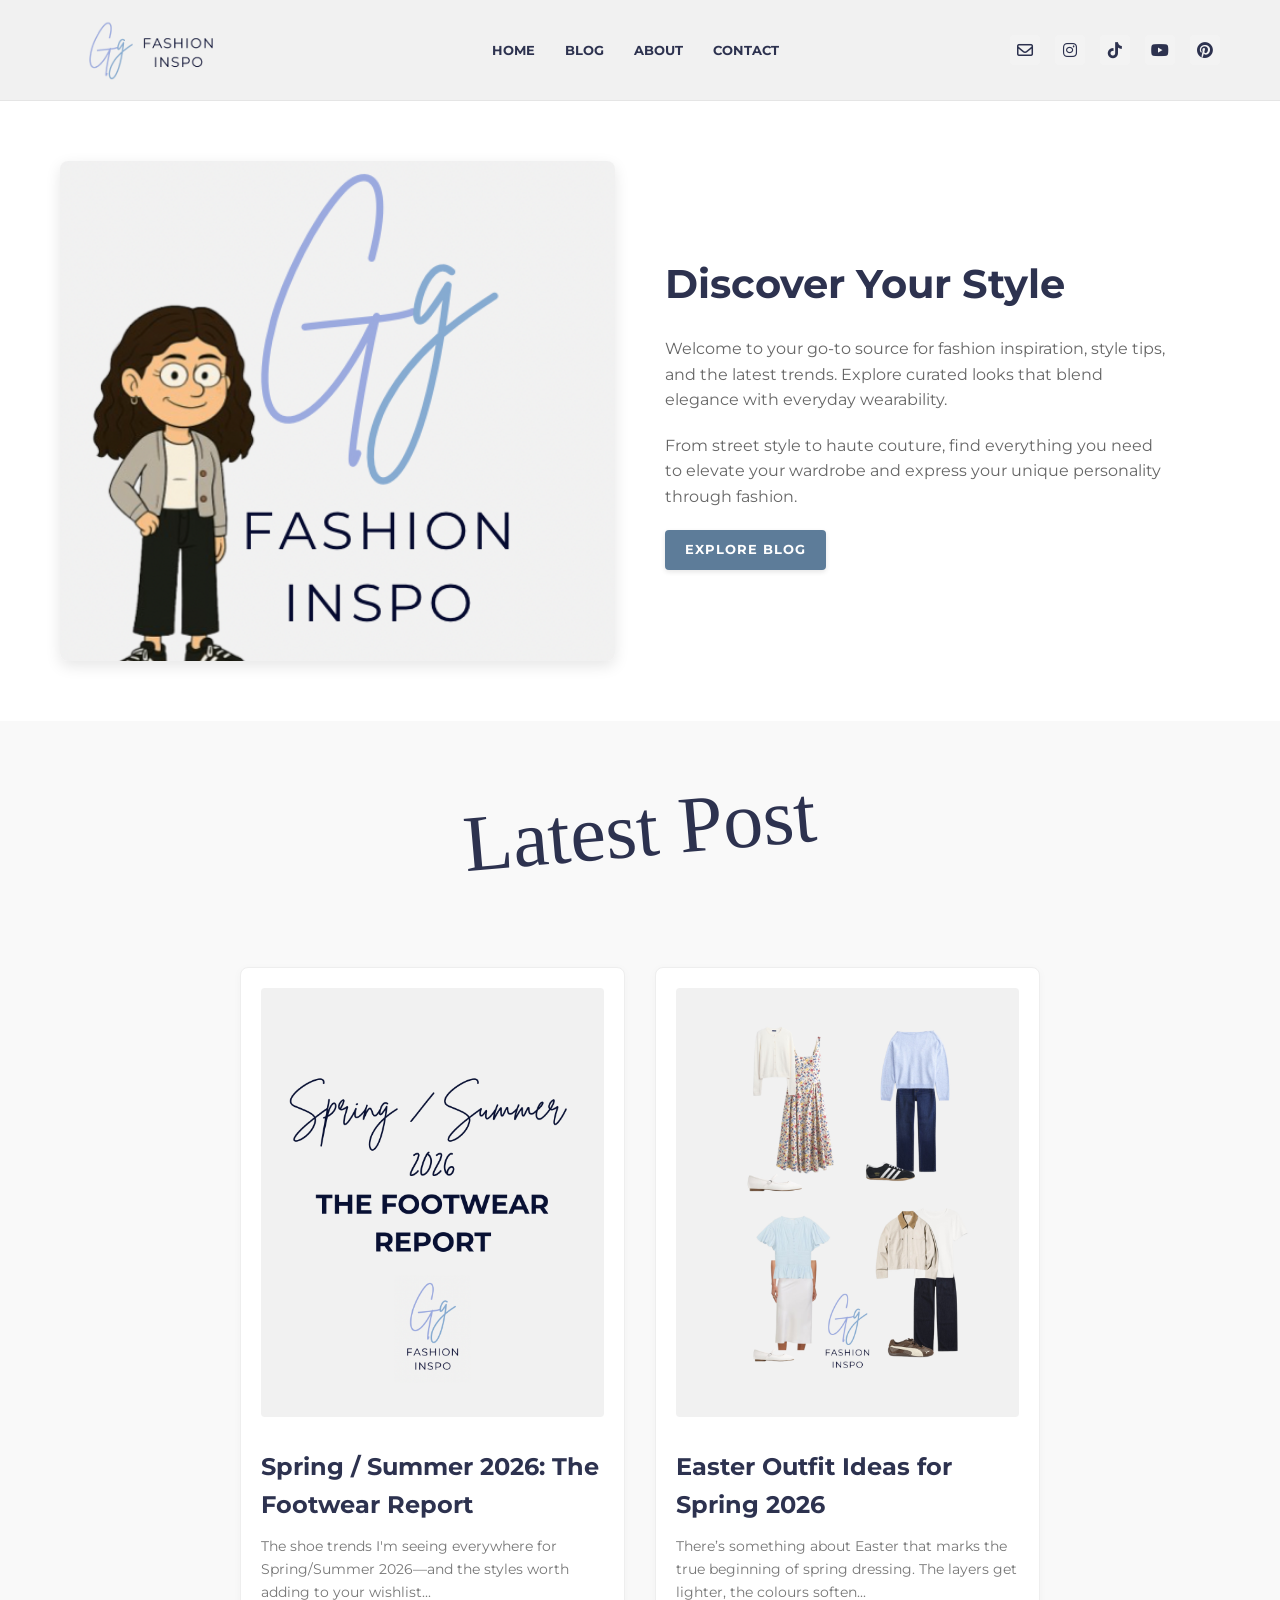
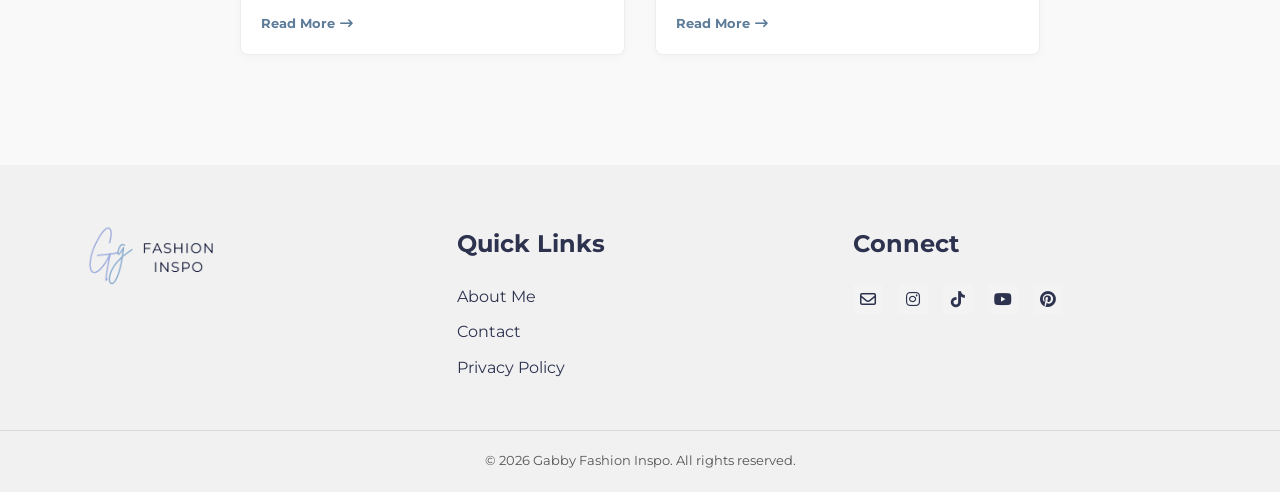
==== commit 0881b305: "hi" ====
--- a/index.html
+++ b/index.html
@@ -76,9 +76,10 @@
                 <!-- Column 1 -->
                 <div class="post-column">
                     <article class="post-card">
-                        <img src="assets/2026Trends.png" alt="Spring / Summer 2026 The Footwear Report">
+                        <img src="assets/The Cover.png" alt="Spring / Summer 2026 The Footwear Report">
                         <h3>Spring / Summer 2026: The Footwear Report</h3>
-                        <p>The shoe trends I'm seeing everywhere for Spring/Summer 2026—and the styles worth adding to your wishlist...</p>
+                        <p>The shoe trends I'm seeing everywhere for Spring/Summer 2026—and the styles worth adding to
+                            your wishlist...</p>
                         <a href="blog-post-6.html" class="read-more">Read More <i
                                 class="fa-solid fa-arrow-right-long"></i></a>
                     </article>
@@ -89,7 +90,8 @@
                     <article class="post-card">
                         <img src="assets/easter 2026 outfit idea cover.png" alt="Easter Outfit Ideas for Spring 2026">
                         <h3>Easter Outfit Ideas for Spring 2026</h3>
-                        <p>There’s something about Easter that marks the true beginning of spring dressing. The layers get lighter, the colours soften...</p>
+                        <p>There’s something about Easter that marks the true beginning of spring dressing. The layers
+                            get lighter, the colours soften...</p>
                         <a href="blog-post-5.html" class="read-more">Read More <i
                                 class="fa-solid fa-arrow-right-long"></i></a>
                     </article>
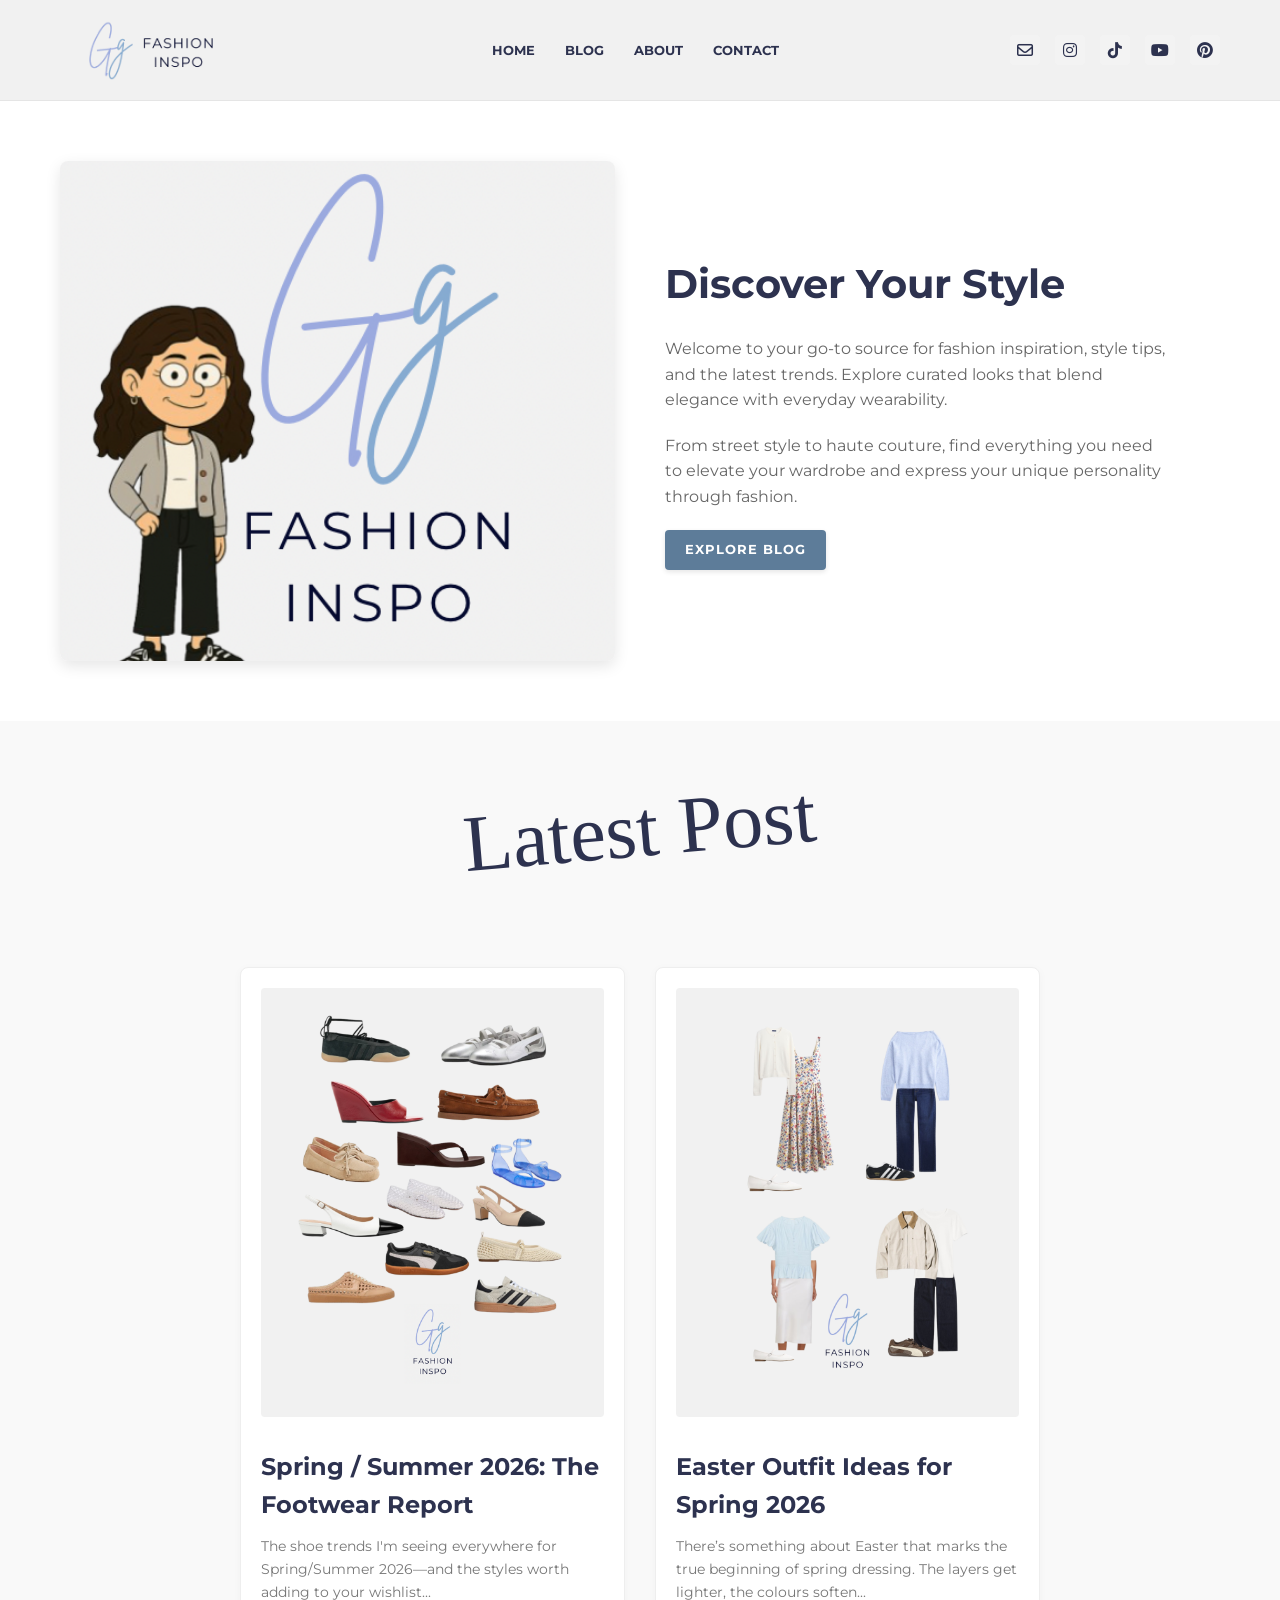
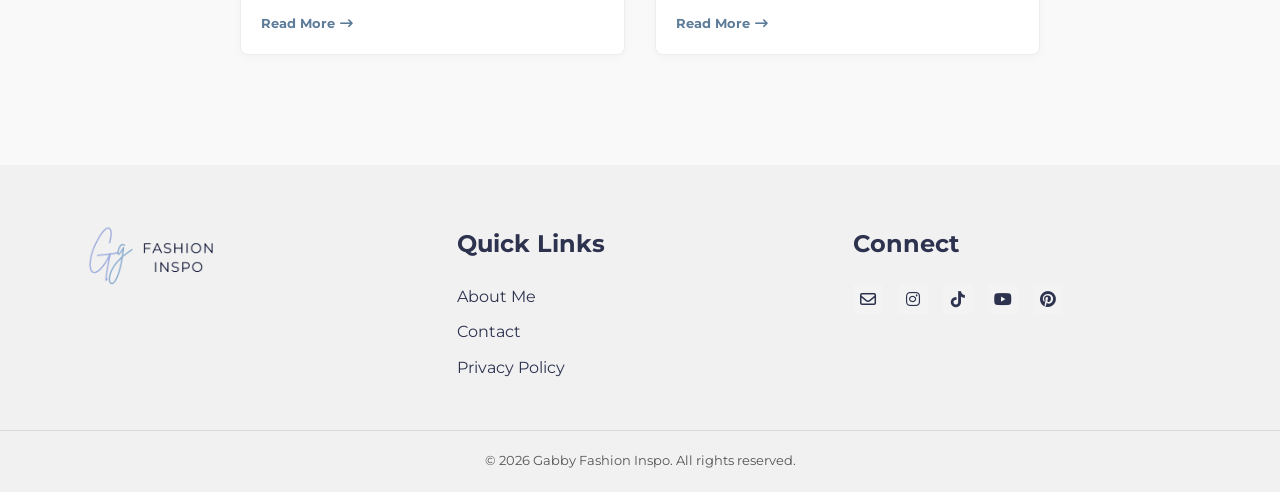
==== commit 93127475: "hi" ====
--- a/index.html
+++ b/index.html
@@ -76,7 +76,8 @@
                 <!-- Column 1 -->
                 <div class="post-column">
                     <article class="post-card">
-                        <img src="assets/The Cover.png" alt="Spring / Summer 2026 The Footwear Report">
+                        <img src="assets/Spring 2026 Footwear Trends .png"
+                            alt="Spring / Summer 2026 The Footwear Report">
                         <h3>Spring / Summer 2026: The Footwear Report</h3>
                         <p>The shoe trends I'm seeing everywhere for Spring/Summer 2026—and the styles worth adding to
                             your wishlist...</p>
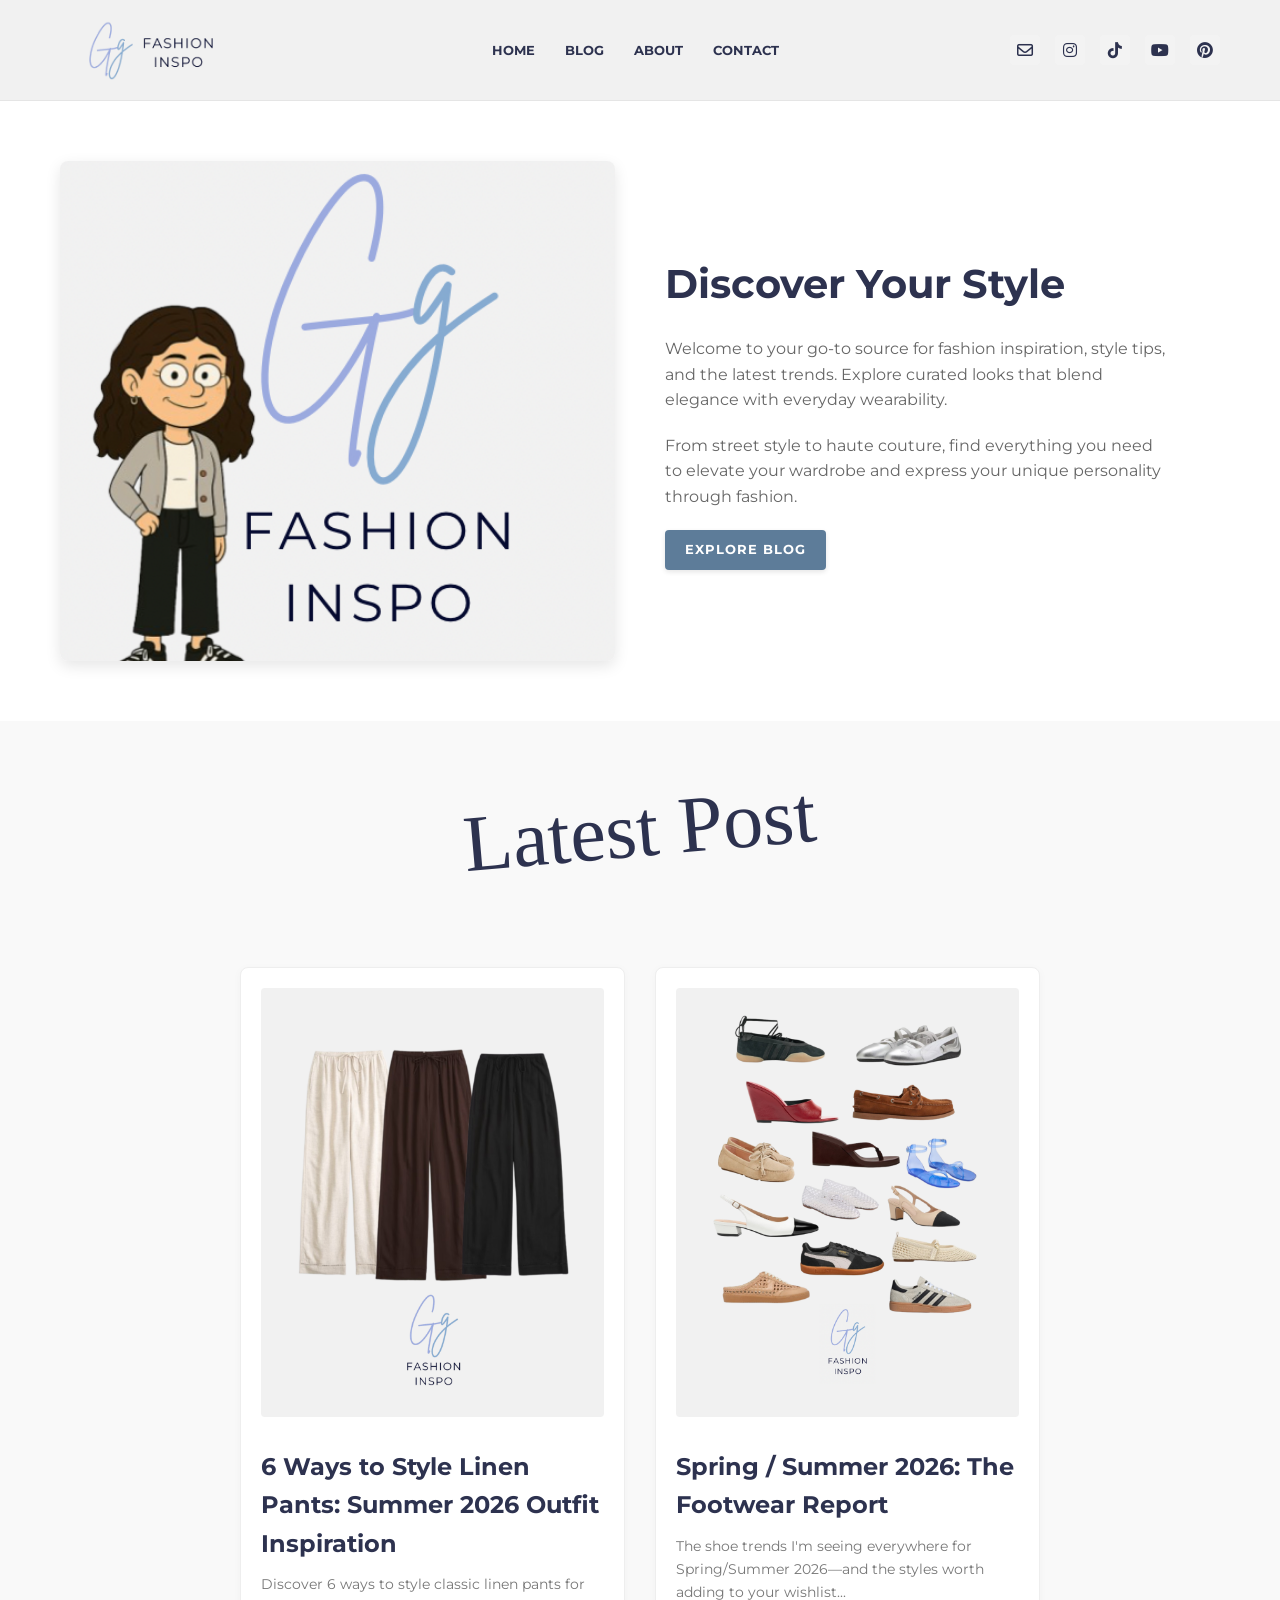
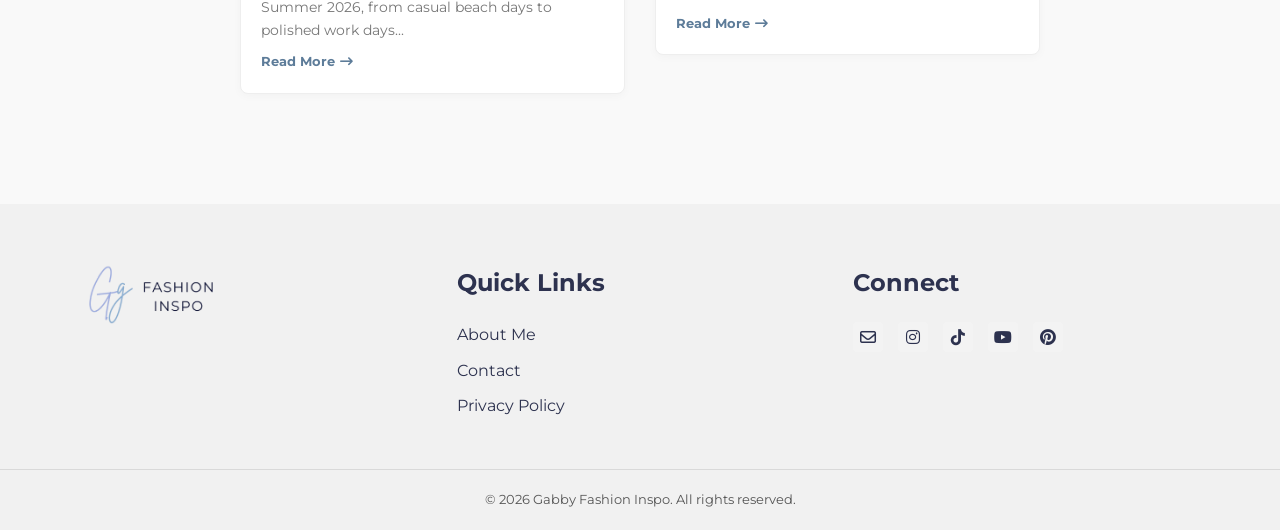
==== commit 1b7251c5: "hi hi" ====
--- a/index.html
+++ b/index.html
@@ -76,12 +76,11 @@
                 <!-- Column 1 -->
                 <div class="post-column">
                     <article class="post-card">
-                        <img src="assets/Spring 2026 Footwear Trends .png"
-                            alt="Spring / Summer 2026 The Footwear Report">
-                        <h3>Spring / Summer 2026: The Footwear Report</h3>
-                        <p>The shoe trends I'm seeing everywhere for Spring/Summer 2026—and the styles worth adding to
-                            your wishlist...</p>
-                        <a href="blog-post-6.html" class="read-more">Read More <i
+                        <img src="assets/6 Ways TO STYLE LINEN PANTS Summer 2026 COVER.png"
+                            alt="6 Ways to Style Linen Pants: Summer 2026 Outfit Inspiration">
+                        <h3>6 Ways to Style Linen Pants: Summer 2026 Outfit Inspiration</h3>
+                        <p>Discover 6 ways to style classic linen pants for Summer 2026, from casual beach days to polished work days...</p>
+                        <a href="blog-post-7.html" class="read-more">Read More <i
                                 class="fa-solid fa-arrow-right-long"></i></a>
                     </article>
                 </div>
@@ -89,11 +88,12 @@
                 <!-- Column 2 -->
                 <div class="post-column">
                     <article class="post-card">
-                        <img src="assets/easter 2026 outfit idea cover.png" alt="Easter Outfit Ideas for Spring 2026">
-                        <h3>Easter Outfit Ideas for Spring 2026</h3>
-                        <p>There’s something about Easter that marks the true beginning of spring dressing. The layers
-                            get lighter, the colours soften...</p>
-                        <a href="blog-post-5.html" class="read-more">Read More <i
+                        <img src="assets/Spring 2026 Footwear Trends .png"
+                            alt="Spring / Summer 2026 The Footwear Report">
+                        <h3>Spring / Summer 2026: The Footwear Report</h3>
+                        <p>The shoe trends I'm seeing everywhere for Spring/Summer 2026—and the styles worth adding to
+                            your wishlist...</p>
+                        <a href="blog-post-6.html" class="read-more">Read More <i
                                 class="fa-solid fa-arrow-right-long"></i></a>
                     </article>
                 </div>
--- a/css/style.css
+++ b/css/style.css
@@ -1024,4 +1024,180 @@
     .footer-connect .social-icons {
         justify-content: center;
     }
+}
+
+/* Comments Section */
+.comments-section {
+    margin-top: 50px;
+    border-top: 1px solid #eee;
+    padding-top: 40px;
+    font-family: var(--font-body);
+}
+
+.comments-title {
+    font-size: 1.8rem;
+    color: var(--primary-color);
+    margin-bottom: 30px;
+    font-weight: 700;
+}
+
+.comments-list {
+    display: flex;
+    flex-direction: column;
+    gap: 20px;
+    margin-bottom: 50px;
+}
+
+.comment-card {
+    display: flex;
+    gap: 15px;
+    background: #fff;
+    border: 1px solid #eee;
+    border-radius: 8px;
+    padding: 20px;
+    box-shadow: 0 2px 8px rgba(0, 0, 0, 0.02);
+}
+
+.comment-avatar {
+    flex-shrink: 0;
+    width: 45px;
+    height: 45px;
+    border-radius: 50%;
+    display: flex;
+    justify-content: center;
+    align-items: center;
+    font-weight: 600;
+    font-size: 1.1rem;
+    color: white;
+    text-transform: uppercase;
+}
+
+.comment-content {
+    flex-grow: 1;
+}
+
+.comment-meta {
+    display: flex;
+    justify-content: space-between;
+    align-items: baseline;
+    margin-bottom: 8px;
+}
+
+.comment-author {
+    font-weight: 700;
+    color: var(--primary-color);
+    font-size: 0.95rem;
+}
+
+.comment-date {
+    font-size: 0.8rem;
+    color: var(--light-text);
+}
+
+.comment-text {
+    font-size: 0.9rem;
+    line-height: 1.6;
+    color: var(--text-color);
+    word-break: break-word;
+}
+
+/* Comment Form */
+.comment-form-container {
+    background: #f6f8fb;
+    border-radius: 8px;
+    padding: 30px;
+    margin-top: 40px;
+}
+
+.comment-form-title {
+    font-size: 1.3rem;
+    color: var(--primary-color);
+    margin-bottom: 20px;
+    font-weight: 700;
+}
+
+.comment-form {
+    display: flex;
+    flex-direction: column;
+    gap: 20px;
+}
+
+.comment-form-row {
+    display: grid;
+    grid-template-columns: 1fr 1fr;
+    gap: 20px;
+}
+
+@media (max-width: 600px) {
+    .comment-form-row {
+        grid-template-columns: 1fr;
+    }
+    
+    .comment-card {
+        flex-direction: column;
+        gap: 12px;
+    }
+}
+
+.comment-form .form-group {
+    display: flex;
+    flex-direction: column;
+    gap: 8px;
+}
+
+.comment-form label {
+    font-size: 0.85rem;
+    font-weight: 600;
+    color: var(--primary-color);
+}
+
+.comment-form input,
+.comment-form textarea {
+    width: 100%;
+    padding: 12px 15px;
+    border: 1px solid #ddd;
+    border-radius: 6px;
+    font-family: var(--font-body);
+    font-size: 0.95rem;
+    color: var(--primary-color);
+    transition: border-color 0.3s ease;
+    background-color: white;
+}
+
+.comment-form input:focus,
+.comment-form textarea:focus {
+    outline: none;
+    border-color: var(--secondary-color);
+}
+
+.comment-form textarea {
+    min-height: 120px;
+    resize: vertical;
+}
+
+.comment-form .error-message {
+    color: #d9534f;
+    font-size: 0.8rem;
+    margin-top: 4px;
+    display: none;
+}
+
+.comment-form .invalid input,
+.comment-form .invalid textarea {
+    border-color: #d9534f;
+}
+
+.comment-form .invalid .error-message {
+    display: block;
+}
+
+.comment-success-message {
+    background-color: #dff0d8;
+    color: #3c763d;
+    padding: 15px;
+    border-radius: 6px;
+    margin-bottom: 20px;
+    font-size: 0.9rem;
+    font-weight: 500;
+    display: none;
 }
